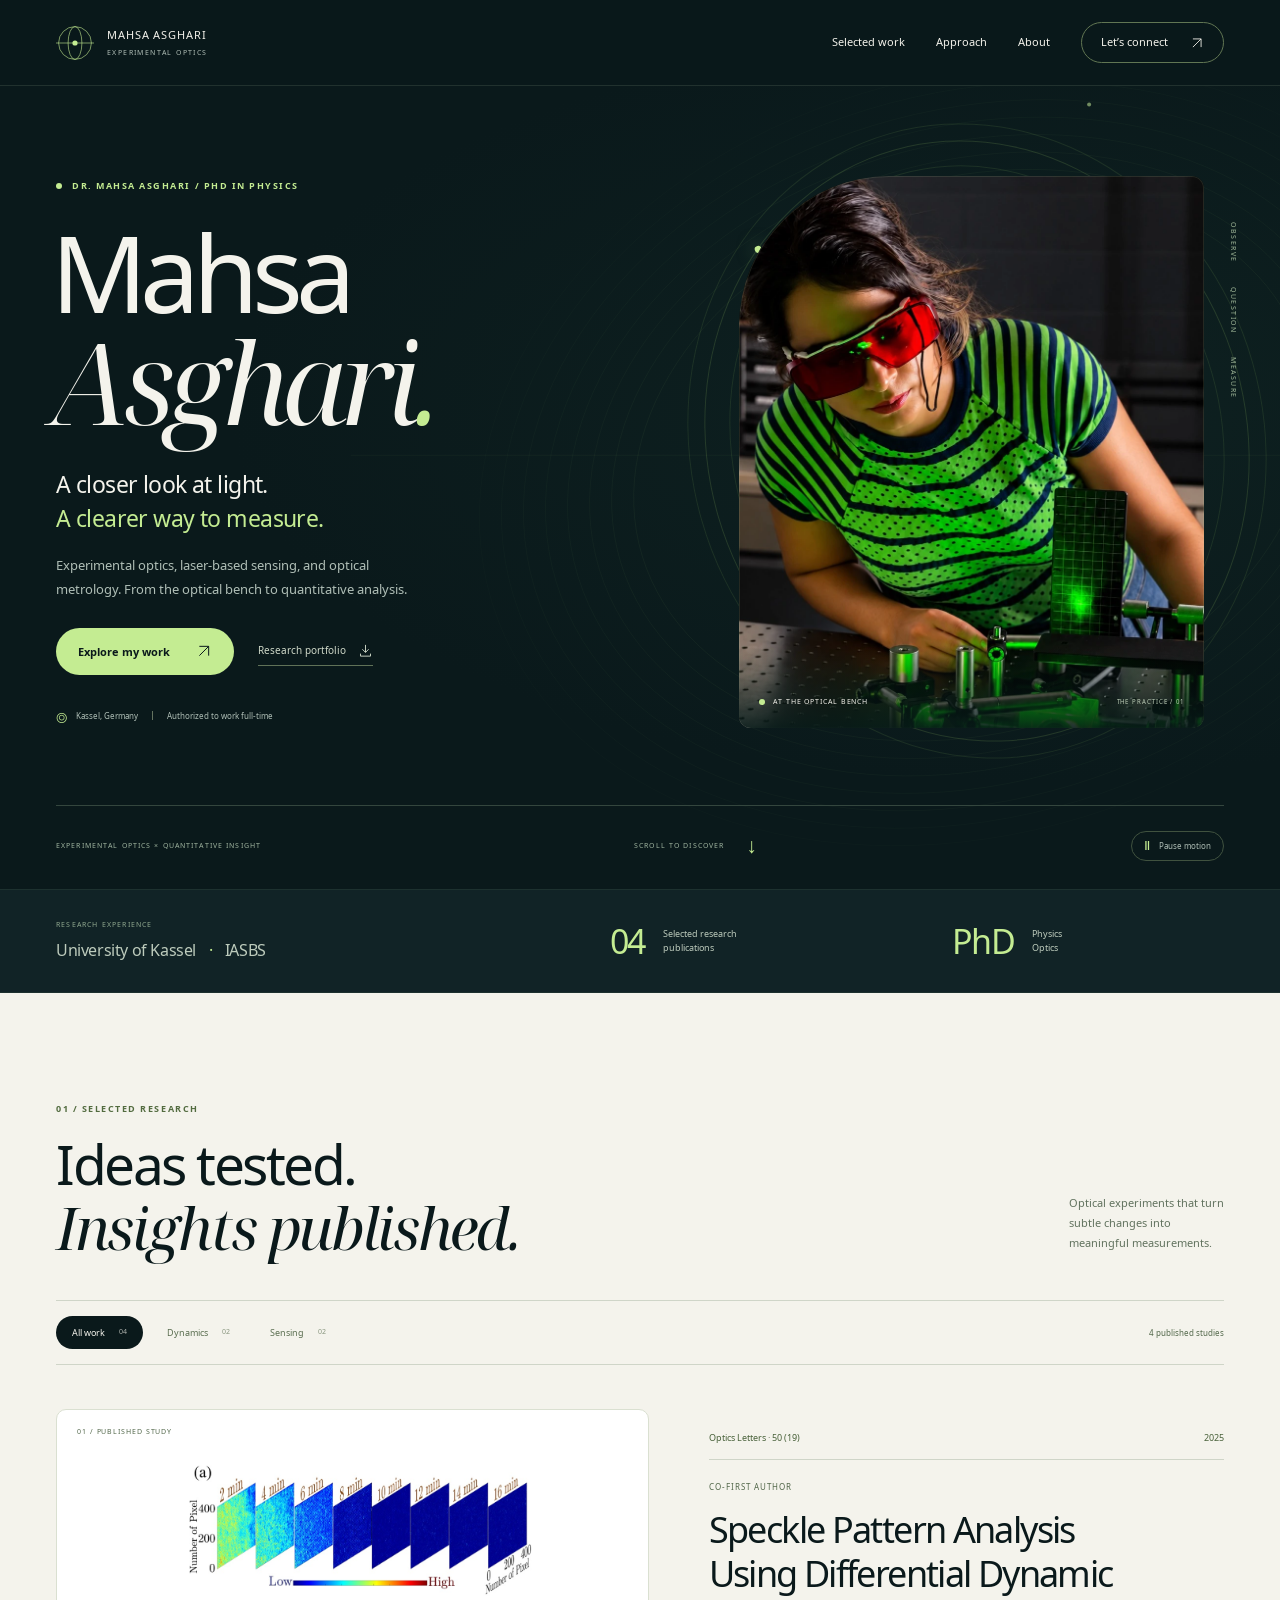
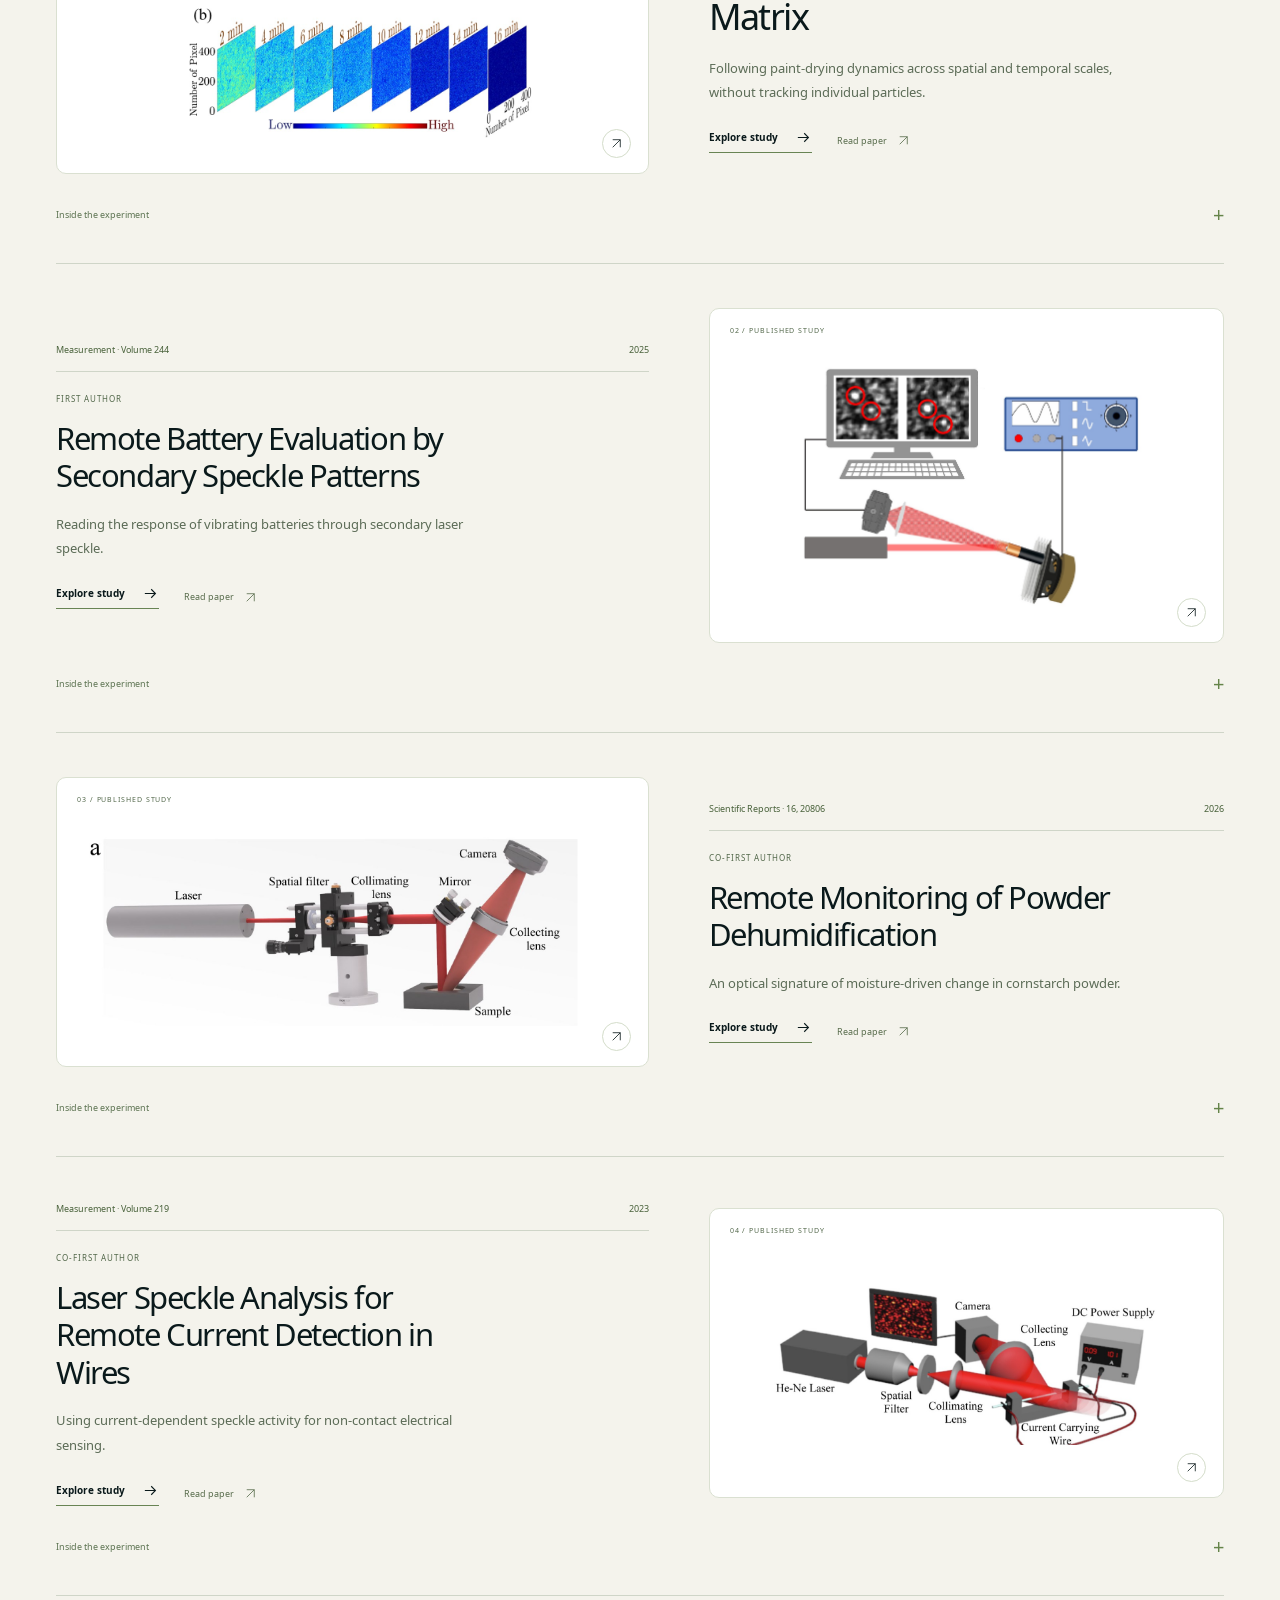
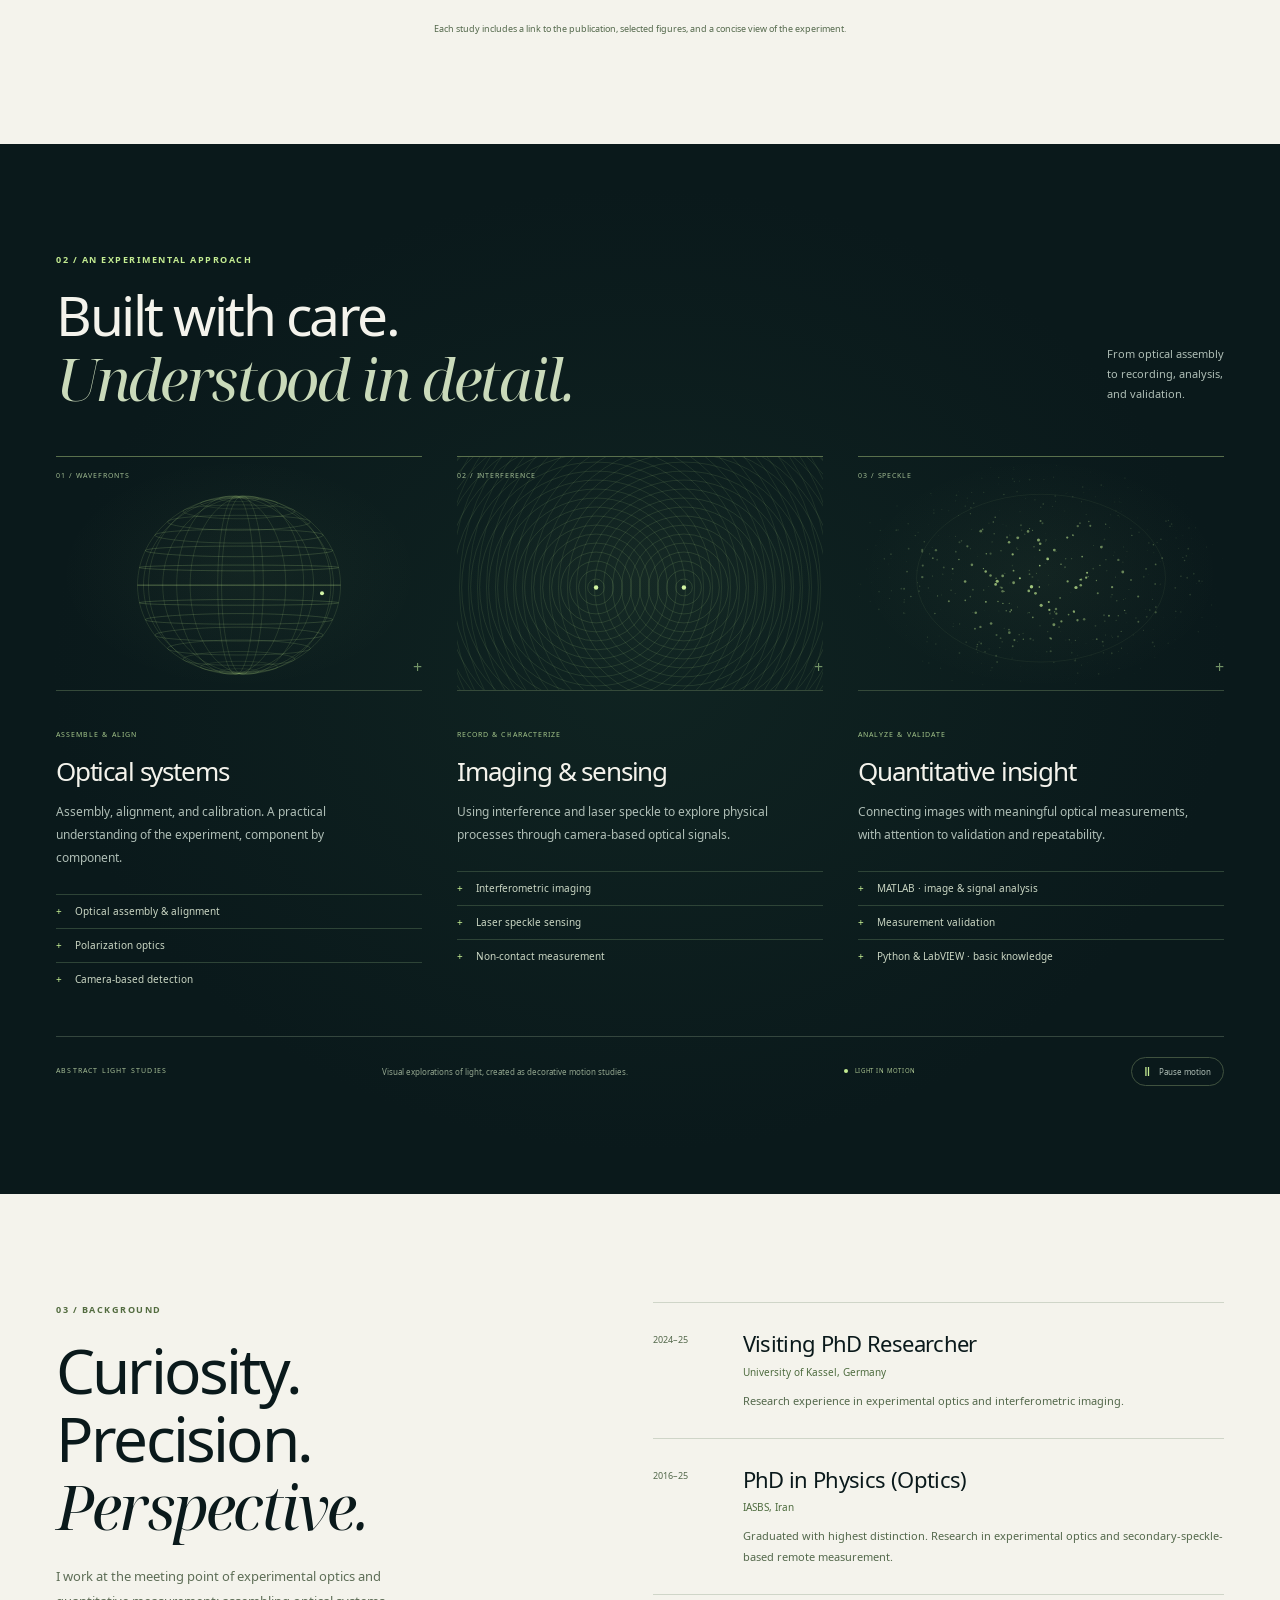
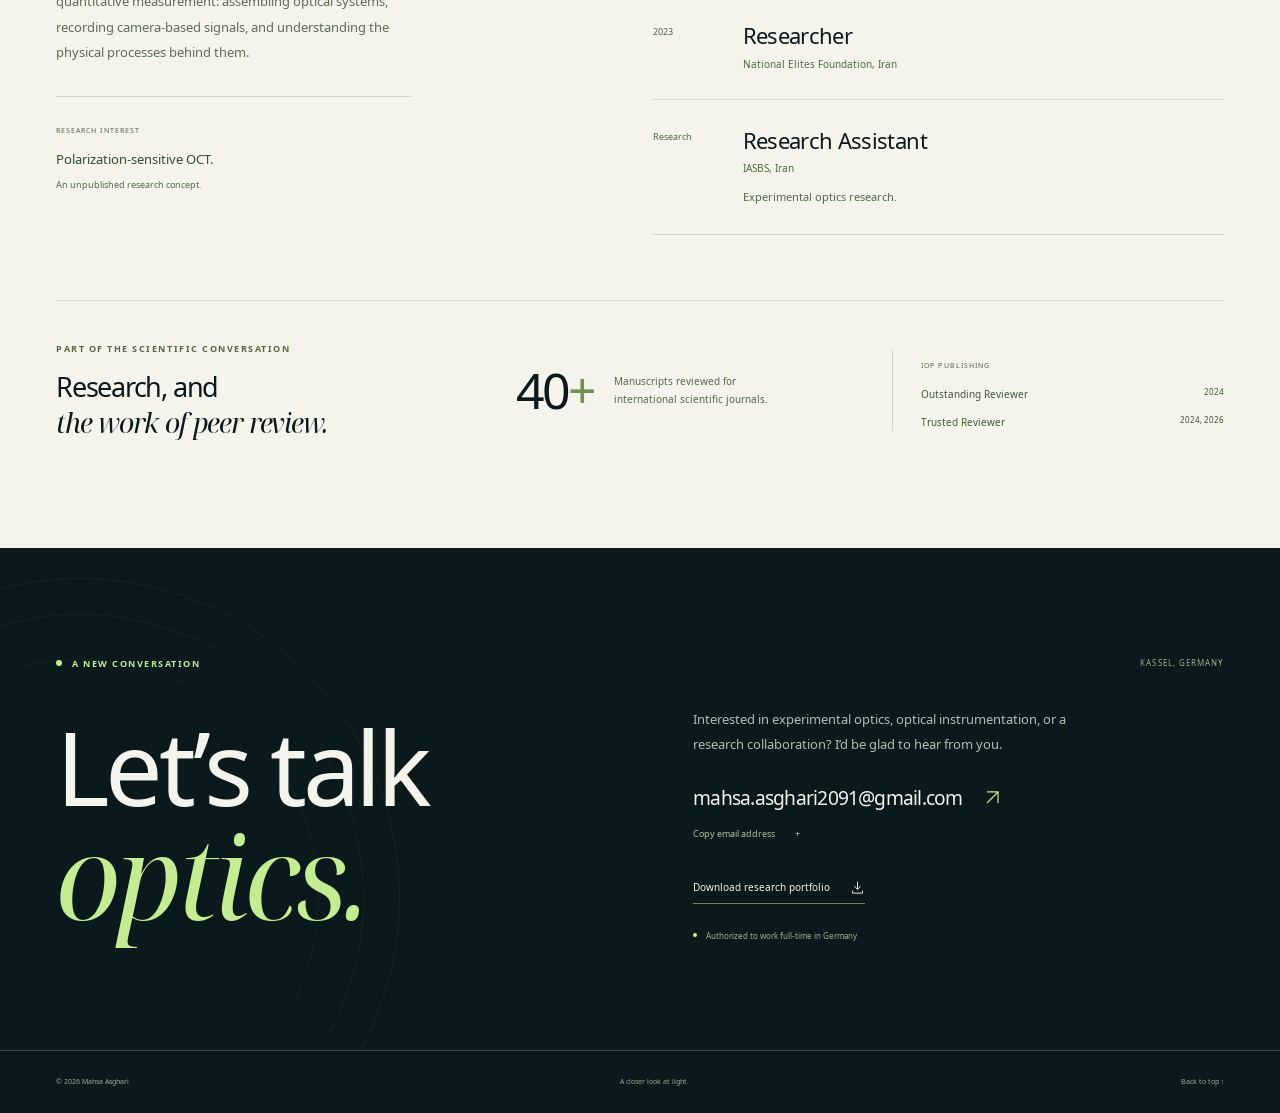
==== index.html @ 7a3400e7 "Add files via upload" ====
<!doctype html>
<html lang="en">
<head>
  <meta charset="utf-8">
  <meta name="viewport" content="width=device-width, initial-scale=1">
  <title>Mahsa Asghari — Experimental Optics & Optical Metrology</title>
  <meta name="description" content="Dr. Mahsa Asghari. Experimental optics, laser-based sensing, and optical metrology. Explore selected published research and get in touch.">
  <meta name="theme-color" content="#0a191b">
  <meta property="og:type" content="website">
  <meta property="og:title" content="Mahsa Asghari — A closer look at light">
  <meta property="og:description" content="Experimental optics. Thoughtful measurement. Selected published research by Dr. Mahsa Asghari.">
  <meta property="og:url" content="https://mahsaasghari.github.io/">
  <meta property="og:image" content="https://mahsaasghari.github.io/assets/social-preview.png">
  <meta property="og:image:alt" content="Mahsa Asghari — Experimental Optics">
  <meta name="twitter:card" content="summary_large_image">
  <link rel="canonical" href="https://mahsaasghari.github.io/">
  <link rel="icon" href="[data-uri]">
  <style>@font-face{font-family:Portfolio;src:url("[data-uri]") format("woff");font-weight:400;font-display:swap}
@font-face{font-family:Portfolio;src:url("[data-uri]") format("woff");font-weight:600 900;font-display:swap}
@font-face{font-family:Editorial;src:url("[data-uri]") format("woff");font-weight:400;font-style:italic;font-display:swap}
:root{--ink:#0a191b;--ink2:#112326;--paper:#f4f3ec;--lime:#c4ec92;--muted:#afbeb6;--line:#34463e;--paper-line:#cfd5c8;--text:#f4f3ec;--sans:Portfolio,Arial,sans-serif;--serif:Editorial,Georgia,serif}
*{box-sizing:border-box}html{scroll-padding-top:110px}body{margin:0;background:var(--ink);color:var(--text);font:15px/1.7 var(--sans);-webkit-font-smoothing:antialiased}
body.viewer-open{overflow:hidden}p,h1,h2,h3,h4,figure{margin:0}h1,h2,h3,h4{font-weight:400;line-height:1.12;letter-spacing:-.045em}
a{color:inherit;text-decoration:none}button{font:inherit;cursor:pointer}button,a{-webkit-tap-highlight-color:transparent}
img{display:block;max-width:100%;height:auto}svg{display:block;flex-shrink:0;pointer-events:none}
em{font-family:var(--serif);font-weight:400;font-style:italic;letter-spacing:-.04em}
::selection{background:var(--lime);color:var(--ink)}:focus-visible{outline:2px solid currentColor;outline-offset:6px}
[hidden]{display:none!important}.wrap{width:min(1240px,calc(100% - 112px));margin:0 auto}.section{padding:108px 0}.paper{background:var(--paper);color:var(--ink)}
.eyebrow{font-size:9px;font-weight:600;letter-spacing:.17em;line-height:1.7;color:var(--lime);display:flex;align-items:center;gap:10px}
.paper .eyebrow{color:#526b3f}.light-dot{display:inline-block;width:6px;height:6px;border-radius:50%;background:var(--lime);flex-shrink:0}
.skip{position:fixed;left:15px;top:-100px;z-index:50;padding:12px 20px;background:var(--lime);color:var(--ink)}.skip:focus{top:12px}
.reading-progress{position:fixed;left:0;top:0;width:100%;height:2px;background:var(--lime);transform:scaleX(0);transform-origin:left;z-index:30;pointer-events:none}
.header{position:sticky;top:0;z-index:20;border-bottom:1px solid #34463e90;background:#0a191bf2;backdrop-filter:blur(16px)}
.header-inner{height:85px;display:flex;align-items:center;justify-content:space-between;gap:30px}
.brand{display:flex;align-items:center;gap:13px;font-size:11px;letter-spacing:.08em;line-height:1.4}
.brand svg{width:38px;height:38px;stroke:var(--lime);stroke-width:.7;color:var(--lime)}
.brand small{display:block;font-size:7px;letter-spacing:.2em;color:var(--muted);margin-top:5px}
nav{display:flex;align-items:center;gap:31px;font-size:11px}nav a{padding:12px 0;transition:color .2s}nav a:hover{color:var(--lime)}
.nav-connect{display:flex;gap:22px;align-items:center;border:1px solid #617653;border-radius:30px;padding:10px 19px}.nav-connect svg{width:14px;height:14px}
.menu-button{display:none;background:none;border:0;color:var(--paper);align-items:center;gap:15px;font-size:11px;padding:10px 0}.menu-button span{font-size:19px}
.hero{position:relative;isolation:isolate;overflow:hidden;background:radial-gradient(ellipse at 80% 40%,#16302b55,transparent 55%)}
.hero-field{position:absolute;inset:0;width:100%;height:100%;pointer-events:none;z-index:-1;opacity:.7}
.hero-grid{display:grid;grid-template-columns:1.15fr 1fr;gap:75px;align-items:center;padding:66px 0 57px}
.hero-text{padding-top:10px}.hero h1{font-size:clamp(86px,8.3vw,122px);letter-spacing:-.067em;line-height:.98;margin-top:27px;margin-left:-5px}
.hero h1 em{font-size:1.06em;letter-spacing:-.065em;display:inline-block;margin-top:3px}.hero h1 em span{color:var(--lime)}
.hero-statement{font-size:23px;line-height:1.5;margin-top:29px;letter-spacing:-.025em}.hero-statement>span{color:var(--lime)}
.hero-description{font-size:13px;line-height:1.85;color:var(--muted);max-width:380px;margin-top:17px}
.hero-actions{display:flex;gap:24px;align-items:center;margin-top:27px;flex-wrap:wrap}
.button{display:inline-flex;justify-content:space-between;align-items:center;gap:26px;border:1px solid transparent;min-height:47px;padding:13px 21px;border-radius:28px;font-size:11px;font-weight:600;line-height:1.4;transition:transform .2s,background .2s}
.button svg{width:16px;height:16px}.button:hover{transform:translateY(-2px)}.lime{background:var(--lime);color:var(--ink)}.lime:hover{background:#d9f4b8}
.portfolio-link{display:inline-flex;gap:12px;align-items:center;font-size:10px;color:#d1daca;border-bottom:1px solid #607258;padding:6px 0}
.portfolio-link svg{width:15px;height:15px}.portfolio-link:hover{color:var(--lime)}
.hero-location{margin-top:25px;display:flex;align-items:center;gap:9px;font-size:8px;color:var(--muted);flex-wrap:wrap}.location-point{font-size:19px;color:var(--lime)}
.thin-divider{height:9px;width:1px;background:#647360;margin:0 5px}
.portrait-composition{position:relative;padding:24px 20px 20px 0;max-width:485px;justify-self:end;width:100%;isolation:isolate;--px:0px;--py:0px}
.portrait-frame{overflow:hidden;border-radius:150px 12px 12px 12px;position:relative;transform:translate(var(--px),var(--py));transition:transform .6s ease}
.portrait-frame::after{content:"";position:absolute;inset:0;box-shadow:inset 0 0 0 1px #b0cf9a22;pointer-events:none;border-radius:inherit}
.portrait-frame img{width:100%;height:552px;object-fit:cover;object-position:38% 37%}
.portrait-orbit{position:absolute;inset:-14px -23px 4px -32px;border:1px solid #8ebc6030;border-radius:50%;z-index:-1;transform:rotate(-16deg)}
.portrait-orbit>span:nth-child(1){position:absolute;inset:-18px;border:1px solid #8ebc6020;border-radius:50%}
.portrait-orbit>span:nth-child(2){position:absolute;inset:24px;border:1px solid #8ebc6020;border-radius:50%}
.portrait-orbit>span:nth-child(3){position:absolute;left:20%;top:9%;width:7px;height:7px;background:var(--lime);box-shadow:0 0 18px #b0ea8580;border-radius:50%;animation:orbit-breathe 5s ease-in-out infinite}
.portrait-composition figcaption{position:absolute;bottom:20px;left:0;right:20px;display:flex;align-items:center;gap:8px;font-size:7px;letter-spacing:.13em;background:linear-gradient(transparent,#071a18e8);border-radius:0 0 12px 12px;padding:50px 20px 20px;pointer-events:none;transform:translate(var(--px),var(--py));transition:transform .6s}
.portrait-composition figcaption>span:last-child{font-size:6px;color:#bccdb7;margin-left:auto}
.portrait-index{position:absolute;right:-15px;top:70px;writing-mode:vertical-rl;display:flex;gap:24px;font-size:7px;letter-spacing:.22em;color:#9eb597}
.hero-bottom{display:flex;align-items:center;justify-content:space-between;gap:25px;padding:22px 0 25px;border-top:1px solid var(--line);font-size:7px;letter-spacing:.16em;color:#9fb49f}
.scroll-cue{display:flex;align-items:center;gap:22px}.scroll-cue>span{font-size:21px;color:var(--lime)}
.motion-toggle{display:inline-flex;align-items:center;gap:9px;background:none;color:var(--muted);border:1px solid #40523f;border-radius:20px;padding:7px 12px;font-size:8px;letter-spacing:0;white-space:nowrap}
.motion-toggle:hover{color:var(--lime);border-color:#9dbb79}.motion-icon{font-size:13px;color:var(--lime);line-height:1}
.credentials{background:#112326;border-block:1px solid #38504355}.credentials-grid{display:grid;grid-template-columns:1.7fr 1fr .9fr;padding:29px 0;gap:40px;align-items:center}
.credentials-grid>div{display:flex;align-items:center;gap:18px}.credentials-grid>div:first-child{display:block}.credentials small{display:block;font-size:7px;letter-spacing:.17em;color:#8fa78e;margin-bottom:7px}
.credentials-grid>div:first-child>span{font-size:16px;letter-spacing:-.025em}.credentials-grid i{font-style:normal;color:var(--lime);padding:0 9px}
.credentials strong{font-size:34px;font-weight:400;letter-spacing:-.045em;color:var(--lime);line-height:1.2}.credentials-grid>div>span{font-size:9px;line-height:1.6;color:#bdcbbc}
.section-heading{display:flex;justify-content:space-between;gap:45px;align-items:flex-end;margin-bottom:40px}
.section-heading h2,.about h2{font-size:clamp(42px,4.3vw,64px);line-height:1.1;margin-top:18px}.section-heading h2 em{font-size:1.07em}
.section-heading>p{font-size:11px;line-height:1.85;color:var(--muted);max-width:250px;margin-bottom:6px}.paper .section-heading>p{color:#61725e}
.research-toolbar{display:flex;align-items:center;justify-content:space-between;gap:25px;padding:15px 0;border-block:1px solid var(--paper-line)}
.filters{display:flex;gap:8px}.filters>button{display:flex;align-items:center;gap:14px;border:1px solid transparent;border-radius:22px;background:transparent;color:#5a6e50;padding:8px 15px;font-size:9px}
.filters>button>span{font-size:7px;opacity:.7}.filters>button[aria-pressed="true"]{background:var(--ink);color:var(--paper)}.filters>button:hover{border-color:#a5b696}
.results-count{font-size:8px;color:#53684b}.project{display:grid;grid-template-columns:1.15fr 1fr;column-gap:60px;row-gap:22px;padding:44px 0 29px;border-bottom:1px solid var(--paper-line);align-items:center}
.project-media{position:relative;background:#fff;min-width:0;min-height:290px;display:flex;justify-content:center;align-items:center;padding:43px 27px 35px;border:1px solid #dae0d1;border-radius:10px;overflow:hidden}
.project-media>img{object-fit:contain;width:auto;height:auto;max-height:255px;max-width:100%;transition:transform .45s}
.project-media:hover>img{transform:scale(1.025)}.image-index{position:absolute;top:16px;left:20px;font-size:7px;letter-spacing:.13em;color:#53684b}
.image-open{position:absolute;bottom:15px;right:17px;width:29px;height:29px;border-radius:50%;border:1px solid #d4ddca;display:grid;place-items:center}
.image-open svg{width:13px;height:13px}.project-summary{min-width:0}.project-journal{display:flex;align-items:center;justify-content:space-between;font-size:9px;color:#48613a;gap:15px;padding-bottom:14px;border-bottom:1px solid var(--paper-line)}
.project-role{display:inline-block;font-size:8px;text-transform:uppercase;letter-spacing:.13em;color:#53684b;margin-top:20px}
.project h3{font-size:31px;line-height:1.21;margin-top:10px;max-width:440px}.project h3 a:hover{color:#4d7134}
.project-summary>p{font-size:13px;line-height:1.9;margin-top:17px;color:#5c6c57;max-width:420px}
.project-actions{display:flex;gap:25px;align-items:center;margin-top:24px;flex-wrap:wrap}.study-link{display:inline-flex;align-items:center;gap:17px;font-size:10px;font-weight:600;border-bottom:1px solid #688454;padding-bottom:6px}
.study-link svg{width:17px;height:17px}.paper-link{display:inline-flex;align-items:center;gap:10px;font-size:9px;color:#596d4d}.paper-link svg{width:13px;height:13px}
.project:first-child .project-media{min-height:350px}.project:first-child .project-media>img{max-height:285px}.project:first-child h3{font-size:36px}
.project:nth-child(even) .project-media{order:2}.project:nth-child(even) .project-summary{order:1}.project .study-detail{order:3;grid-column:1/-1}
.study-detail>summary{list-style:none;cursor:pointer;display:flex;align-items:center;justify-content:space-between;padding:9px 0;font-size:9px;color:#5b7250}.study-detail>summary::-webkit-details-marker{display:none}
.detail-plus{font-size:20px;line-height:1;color:#658449;transition:transform .3s}.study-detail[open] .detail-plus{transform:rotate(45deg)}
.study-body{padding:33px 0 15px;border-top:1px solid var(--paper-line);margin-top:10px}
.study-overview{display:grid;grid-template-columns:1.2fr 1fr;gap:65px}.study-overview h4{font-size:23px;line-height:1.45;letter-spacing:-.03em;margin-top:14px}
.study-overview dl{display:flex;gap:25px;justify-content:space-between;flex-wrap:wrap;margin:24px 0 0}.study-overview dt{font-size:7px;letter-spacing:.1em;text-transform:uppercase;color:#53684b}.study-overview dd{margin:5px 0 0;font-size:10px;max-width:180px}
.study-overview aside{border-left:1px solid var(--paper-line);padding-left:30px}.study-overview ul{font-size:11px;line-height:1.9;margin:18px 0 0;padding-left:16px;color:#5b6b54}.study-overview li{margin-bottom:12px;padding-left:3px}.study-overview li::marker{color:#7e995e}
.outcome{background:#e6ecdc;border-left:2px solid #a5c97f;padding:25px 30px;margin-top:30px}
.outcome>p{font-size:17px;line-height:1.8;letter-spacing:-.02em;max-width:950px;margin-top:10px;color:#344a2d}.outcome small{display:block;font-size:10px;line-height:1.8;color:#5d6f53;margin-top:14px;max-width:880px}
.figure-grid{display:grid;grid-template-columns:1fr 1fr;gap:28px;margin-top:30px;align-items:start}.figure-frame{position:relative;background:#fff;border:1px solid #d8dfd0;padding:22px;min-height:235px;display:flex;align-items:center;justify-content:center;border-radius:5px}
.figure-frame>img{max-height:335px;width:auto;height:auto;object-fit:contain;max-width:100%}.science-figure figcaption{font-size:9px;color:#53684b;line-height:1.8;margin-top:10px}.science-figure figcaption>span{color:#53684b;margin-right:8px}
.enlarge{position:absolute;bottom:9px;right:9px;display:grid;place-items:center;border:1px solid #cbd5be;background:var(--paper);color:var(--ink);width:30px;height:30px;border-radius:50%}.enlarge svg{width:13px;height:13px}.enlarge:hover{background:var(--lime)}
.publication-link{display:grid;grid-template-columns:1fr 30px;gap:7px 25px;margin-top:30px;padding:24px 0 10px;border-top:1px solid var(--paper-line)}.publication-link>span{grid-column:1;font-size:7px;letter-spacing:.15em;color:#53684b}.publication-link>strong{grid-column:1;font-weight:400;font-size:14px;line-height:1.6;letter-spacing:-.02em}.publication-link>svg{grid-column:2;grid-row:1/3;align-self:center;color:#667f4d}
.research-note{font-size:9px;color:#53684b;margin-top:25px;text-align:center}
.approach{background:radial-gradient(ellipse at 50% 50%,#18332b66,transparent 65%);overflow:hidden}.approach h2 em{color:#cadaba}
.light-studies{display:grid;grid-template-columns:repeat(3,1fr);gap:35px;margin-top:45px}.light-study{min-width:0}.study-drawing{height:235px;position:relative;border-top:1px solid #59704c;border-bottom:1px solid #354a3a;margin-bottom:28px;background:radial-gradient(ellipse at 50% 50%,#badf8e0b,transparent 70%)}
.study-drawing canvas{width:100%;height:100%;display:block}.drawing-index{position:absolute;top:13px;left:0;font-size:7px;letter-spacing:.13em;color:#9eb990}.drawing-corner{position:absolute;right:0;bottom:8px;font-size:16px;color:#729366}
.skill-kicker{font-size:7px;letter-spacing:.15em;color:#a3c58a}.light-study h3{font-size:26px;margin-top:13px}.light-study>p{font-size:12px;line-height:1.9;color:var(--muted);margin-top:15px;max-width:330px}
.light-study ul{list-style:none;padding:0;margin:24px 0 0;color:#cbd7c4;font-size:10px}.light-study li{padding:8px 0;border-top:1px solid #2e4437}.light-study li::before{content:"+";color:var(--lime);margin-right:13px}
.motion-note{display:flex;align-items:center;justify-content:space-between;gap:20px;margin-top:40px;padding-top:20px;border-top:1px solid var(--line)}
.motion-note>span:first-child{font-size:7px;letter-spacing:.17em;color:#a5bd96}.motion-note>p{font-size:8px;color:#93a68f}.motion-live{display:flex;gap:7px;align-items:center;font-size:6px;letter-spacing:.1em;color:#a8c28f;white-space:nowrap}
.motion-live i{width:4px;height:4px;background:var(--lime);border-radius:50%;animation:orbit-breathe 4s ease-in-out infinite}
.about-grid{display:grid;grid-template-columns:1fr 1.15fr;gap:100px}.about h2{font-size:62px}.about-copy>p:not(.eyebrow){font-size:13px;line-height:1.95;max-width:365px;margin-top:24px;color:#5e6e57}
.concept-note{margin-top:31px;padding-top:18px;border-top:1px solid var(--paper-line);max-width:355px}.concept-note>span{font-size:7px;letter-spacing:.15em;color:#53684b}.concept-note p{font-size:13px;margin-top:7px;color:#344e2e}.concept-note small{font-size:9px;color:#53684b}
.timeline{list-style:none;padding:0;margin:0}.timeline li{display:grid;grid-template-columns:67px 1fr;gap:23px;padding:26px 0;border-top:1px solid var(--paper-line)}.timeline li:last-child{border-bottom:1px solid var(--paper-line)}
.timeline-year{font-size:9px;color:#53684b;padding-top:3px}.timeline h3{font-size:22px;line-height:1.3;letter-spacing:-.03em}.institution{display:block;font-size:10px;color:#4d6b3e;margin-top:6px}.timeline p{font-size:11px;line-height:1.9;color:#53684b;margin-top:10px}
.recognition{border-top:1px solid var(--paper-line);margin-top:65px;padding-top:40px;display:grid;grid-template-columns:1.25fr 1fr 1fr;gap:45px;align-items:center}.recognition h3{font-size:27px;line-height:1.3;margin-top:13px}
.review-count{display:flex;align-items:center;gap:20px}.review-count strong{font-size:50px;font-weight:400;letter-spacing:-.06em;line-height:1}.review-count strong span{color:#72904e}.review-count p{font-size:10px;line-height:1.8;color:#53684b;max-width:160px}
.awards{border-left:1px solid var(--paper-line);padding-left:28px}.awards>span{font-size:7px;letter-spacing:.15em;color:#53684b}.awards p{display:flex;justify-content:space-between;gap:15px;font-size:10px;line-height:1.8;color:#3f5b34;margin-top:10px}.awards small{font-size:8px;white-space:nowrap}
.contact{position:relative;overflow:hidden;isolation:isolate}.contact-ring{position:absolute;width:640px;height:640px;border:1px solid #5c7d4025;left:-240px;top:30px;border-radius:50%;z-index:-1}.contact-ring::before{content:"";position:absolute;inset:35px;border:1px solid #5c7d4020;border-radius:50%}.contact-ring::after{content:"";position:absolute;inset:80px;border:1px solid #5c7d401b;border-radius:50%}
.contact-top{display:flex;align-items:center;justify-content:space-between;margin-bottom:36px;gap:25px}.contact-top>span{font-size:8px;letter-spacing:.13em;color:#97b08f}.contact-grid{display:grid;grid-template-columns:1.05fr 1fr;gap:80px;align-items:center}
.contact h2{font-size:clamp(76px,8vw,117px);line-height:1.01}.contact h2 em{color:var(--lime);font-size:1.12em}
.contact-copy>p:first-child{font-size:13px;line-height:1.95;max-width:420px;color:var(--muted)}.email{display:flex;align-items:center;gap:20px;margin-top:24px;white-space:nowrap;font-size:clamp(14px,1.5vw,22px);letter-spacing:-.04em}
.email svg{color:var(--lime);width:19px;height:19px}.copy-email{display:flex;align-items:center;gap:20px;background:none;border:0;padding:0;color:#acbf9e;font-size:9px;margin-top:12px}
.copy-status{font-size:9px;min-height:18px;color:var(--lime);margin-top:4px}.text-link{display:inline-flex;align-items:center;gap:20px;font-size:10px;border-bottom:1px solid #6c805e;padding-bottom:7px;margin-top:15px}.text-link svg{width:15px;height:15px}
.text-link:hover,.email:hover,.copy-email:hover{color:var(--lime)}.work-status{font-size:8px;display:flex;align-items:center;gap:9px;color:#9db293;margin-top:25px}.work-status .light-dot{width:4px;height:4px}
footer{border-top:1px solid var(--line)}.footer-grid{padding:25px 0;display:flex;align-items:center;justify-content:space-between;font-size:7px;color:#9eb099;gap:20px}.footer-grid>a:hover{color:var(--lime)}
dialog{width:min(1100px,94vw);max-height:92dvh;border:1px solid #89a86a;border-radius:8px;padding:0;background:var(--paper);color:var(--ink);box-shadow:0 30px 120px #0007}
dialog::backdrop{background:#061512ec;backdrop-filter:blur(6px)}.viewer-bar{display:flex;align-items:center;justify-content:space-between;gap:20px;padding:16px 20px;border-bottom:1px solid var(--paper-line)}
.viewer-bar h2{font-size:14px;letter-spacing:-.02em}.viewer-bar>div{display:flex;gap:10px}.viewer-bar button{border:1px solid var(--paper-line);background:var(--ink);color:var(--paper);font-size:9px;border-radius:20px;padding:8px 13px}
.viewer-stage{padding:25px;max-height:70dvh;overflow:auto;background:#fff;text-align:center}.viewer-stage img{display:inline-block;width:auto;height:auto;max-width:100%;max-height:60dvh;object-fit:contain}.viewer-stage.full-size img{max-width:none;max-height:none}
.viewer-caption{padding:15px 20px;color:#4d693d;font-size:10px;line-height:1.8}
@keyframes orbit-breathe{0%,100%{opacity:.4;transform:scale(.85)}50%{opacity:1;transform:scale(1.2)}}
.motion-paused *,.motion-paused *::before,.motion-paused *::after{animation-play-state:paused!important}
@media(min-width:1550px){.hero h1{font-size:130px}.hero-grid{gap:100px}.portrait-frame img{height:580px}.hero-grid{padding-top:80px;padding-bottom:75px}}
@media(max-width:1100px){.wrap{width:calc(100% - 72px)}.hero-grid{gap:40px;padding-top:54px}.hero h1{font-size:100px}.hero-statement{font-size:21px}.hero-description{font-size:12px}.hero-actions{gap:17px}.hero-location{font-size:7px}.portrait-frame img{height:515px}.portrait-index{right:-13px}.project{gap:24px 35px}.project h3{font-size:27px}.project:first-child h3{font-size:31px}.light-studies{gap:25px}.study-drawing{height:215px}.about-grid{gap:60px}.recognition{gap:30px}.recognition h3{font-size:22px}.contact-grid{gap:50px}}
@media(max-width:900px){nav{gap:20px}.hero-grid{gap:30px}.hero h1{font-size:88px}.hero .eyebrow{font-size:7px;letter-spacing:.12em}.hero-statement{font-size:20px}.hero-actions{gap:18px}.hero-actions .button{font-size:10px;padding-inline:17px}.portfolio-link{font-size:9px}.portrait-frame img{height:420px}.portrait-composition{padding-right:10px}.portrait-frame{border-top-left-radius:100px}.portrait-composition figcaption{right:10px;font-size:6px;padding-inline:12px}.portrait-composition figcaption>span:last-child{display:none}.portrait-index{right:-17px;font-size:6px;gap:19px}.hero-bottom{font-size:6px;gap:15px}.credentials-grid{gap:25px;grid-template-columns:1.6fr 1fr .8fr}.credentials-grid>div:first-child>span{font-size:13px}.credentials-grid>div{gap:11px}.credentials strong{font-size:28px}.credentials-grid>div>span{font-size:8px}.section{padding:80px 0}.section-heading h2,.about h2{font-size:48px}.project h3,.project:first-child h3{font-size:26px}.project-media{min-height:245px;padding-inline:20px}.project:first-child .project-media{min-height:280px}.project-summary>p{font-size:11px}.project-journal{font-size:8px}.project-role{font-size:7px}.project-actions{gap:17px;margin-top:18px}.study-link{font-size:9px;gap:9px}.study-overview{gap:35px}.light-studies{gap:20px}.study-drawing{height:185px}.light-study h3{font-size:22px}.light-study>p{font-size:10px}.light-study ul{font-size:9px}.motion-note{flex-wrap:wrap;gap:12px}.about-grid{gap:40px}.timeline li{grid-template-columns:57px 1fr;gap:15px}.timeline h3{font-size:19px}.recognition{grid-template-columns:1fr 1fr;gap:30px}.recognition>div:first-child{grid-column:1/-1}.recognition h3{font-size:27px}.awards{padding-left:25px}.contact-grid{gap:35px}.contact h2{font-size:83px}.email{font-size:14px;gap:12px}.contact-copy>p:first-child{font-size:11px}}
@media(max-width:720px){html{scroll-padding-top:95px}.wrap{width:calc(100% - 40px)}.header-inner{min-height:73px;height:auto;flex-wrap:wrap;padding:17px 0;gap:0}.brand{font-size:9px;gap:11px}.brand svg{width:33px;height:33px}.brand small{font-size:6px;letter-spacing:.16em}.menu-button:not([hidden]){display:flex}.header nav{flex-direction:column;align-items:stretch;gap:0;width:100%;padding-top:13px;margin-top:17px;border-top:1px solid var(--line)}nav a{font-size:12px;padding:13px 0}.nav-connect{border:0;border-radius:0;justify-content:space-between;padding-inline:0}nav.enhanced:not(.open){display:none}
.hero-grid{grid-template-columns:1fr;gap:33px;padding:42px 0 30px}.hero-text{padding-top:0}.hero .eyebrow{font-size:7px;letter-spacing:.12em}.hero h1{font-size:clamp(80px,16vw,110px);line-height:.99;margin-top:22px}.hero h1 em{font-size:1.07em}.hero-statement{font-size:22px;margin-top:24px;line-height:1.5}.hero-description{font-size:12px;max-width:450px;margin-top:15px}.hero-actions{gap:22px;margin-top:25px}.hero-actions .button{font-size:10px;padding:13px 19px;gap:21px}.portfolio-link{font-size:9px;gap:9px}.hero-location{font-size:7px;margin-top:22px;gap:7px}.thin-divider{margin-inline:2px}.portrait-composition{justify-self:center;max-width:420px;padding:15px 12px 15px 0;width:100%}.portrait-frame{border-top-left-radius:115px}.portrait-frame img{height:auto;aspect-ratio:3/4;width:100%;object-fit:contain}.portrait-orbit{inset:-5px -7px 3px -18px}.portrait-orbit>span:nth-child(1){inset:-12px}.portrait-index{right:-10px;top:60px;font-size:6px;gap:19px}.portrait-composition figcaption{bottom:15px;right:12px;font-size:6px;padding-bottom:17px}.portrait-composition figcaption>span:last-child{display:inline;font-size:5px}.hero-bottom{padding:18px 0 20px;flex-wrap:wrap;gap:15px;font-size:6px}.hero-bottom>span:first-child{width:100%;font-size:6px;letter-spacing:.13em}.hero-bottom .scroll-cue{gap:13px}.hero-bottom .motion-toggle{margin-left:auto}.hero-field{opacity:.8}
.credentials-grid{grid-template-columns:1fr 1fr;padding:23px 0;gap:23px}.credentials-grid>div:first-child{grid-column:1/-1}.credentials-grid>div:first-child>span{font-size:16px}.credentials-grid>div{gap:13px}.credentials strong{font-size:31px}.credentials-grid>div>span{font-size:9px}.credentials small{font-size:6px}
.section{padding:64px 0}.section-heading{display:block;margin-bottom:28px}.section-heading h2,.about h2{font-size:43px;margin-top:17px}.section-heading>p{font-size:11px;margin-top:22px;max-width:330px}.section-heading>p br{display:none}
.research-toolbar{padding:12px 0;gap:15px}.filters{gap:3px}.filters>button{font-size:8px;padding:8px 11px;gap:8px}.filters>button>span{font-size:6px}.results-count{display:none}.project{grid-template-columns:1fr;row-gap:23px;padding:30px 0 21px}.project-media{min-height:255px;border-radius:8px;padding:41px 24px 30px}.project:first-child .project-media{min-height:280px}.project-media>img{max-height:230px}.project:first-child .project-media>img{max-height:250px}.project:nth-child(even) .project-media{order:0}.project:nth-child(even) .project-summary{order:0}.project .study-detail{order:1}.project-journal{font-size:9px;padding-bottom:13px}.project-role{margin-top:17px;font-size:7px}.project h3,.project:first-child h3{font-size:29px;line-height:1.23;margin-top:10px;max-width:100%}.project-summary>p{font-size:13px;line-height:1.9;max-width:100%;margin-top:14px}.project-actions{margin-top:20px;gap:25px}.study-link{font-size:10px}.paper-link{font-size:9px}.study-detail>summary{font-size:9px;padding:7px 0}.study-body{padding-top:25px}.study-overview{grid-template-columns:1fr;gap:25px}.study-overview h4{font-size:23px;line-height:1.4}.study-overview dl{gap:20px;margin-top:20px;justify-content:flex-start}.study-overview aside{padding:22px 0 0;border-left:0;border-top:1px solid var(--paper-line)}.study-overview ul{font-size:11px;line-height:1.9;margin-top:15px}.outcome{padding:21px 20px;margin-top:24px}.outcome>p{font-size:15px;line-height:1.9}.outcome small{font-size:9px;line-height:1.9}.figure-grid{grid-template-columns:1fr;gap:23px;margin-top:24px}.figure-frame{min-height:200px;padding:17px}.figure-frame>img{max-height:380px}.science-figure figcaption{font-size:9px}.publication-link{margin-top:24px;padding-top:20px}.publication-link>strong{font-size:13px}.research-note{font-size:9px;line-height:1.9;margin-top:23px}
.light-studies{grid-template-columns:1fr;gap:40px;margin-top:32px}.study-drawing{height:240px;margin-bottom:24px}.drawing-index{font-size:7px}.skill-kicker{font-size:7px}.light-study h3{font-size:29px}.light-study>p{font-size:12px;line-height:1.9;max-width:100%}.light-study ul{font-size:11px;margin-top:20px}.light-study li{padding:9px 0}.motion-note{margin-top:34px;padding-top:21px;align-items:flex-start;gap:13px}.motion-note>p{width:100%;font-size:8px;line-height:1.9;order:2}.motion-live{margin-left:auto;font-size:6px}
.about-grid{grid-template-columns:1fr;gap:37px}.about h2{font-size:52px}.about-copy>p:not(.eyebrow){font-size:13px;line-height:2;max-width:100%;margin-top:25px}.concept-note{max-width:100%;margin-top:25px}.concept-note p{font-size:13px}.concept-note small{font-size:9px}.timeline li{grid-template-columns:60px 1fr;gap:18px;padding:22px 0}.timeline h3{font-size:21px}.institution{font-size:10px}.timeline p{font-size:11px;line-height:1.9}.recognition{grid-template-columns:1fr;gap:28px;margin-top:45px;padding-top:30px}.recognition>div:first-child{grid-column:auto}.recognition h3{font-size:28px}.recognition .eyebrow{font-size:7px;letter-spacing:.12em}.review-count{gap:23px}.review-count strong{font-size:62px}.review-count p{font-size:11px;max-width:190px}.awards{border-left:0;border-top:1px solid var(--paper-line);padding:22px 0 0}.awards>span{font-size:7px}.awards p{font-size:11px;max-width:440px}.awards small{font-size:9px}
.contact-top{margin-bottom:29px;gap:15px}.contact-top .eyebrow{font-size:7px;letter-spacing:.12em}.contact-top>span{font-size:6px}.contact-grid{grid-template-columns:1fr;gap:34px}.contact h2{font-size:91px;line-height:1}.contact h2 em{font-size:1.13em}.contact-copy>p:first-child{font-size:13px;max-width:100%;line-height:1.95}.email{font-size:clamp(13px,4.4vw,21px);gap:12px;margin-top:22px;overflow-wrap:anywhere;white-space:normal}.email svg{width:17px;height:17px}.copy-email{font-size:10px;margin-top:13px}.copy-status{font-size:9px}.text-link{font-size:10px;margin-top:16px}.work-status{font-size:8px;line-height:1.8;margin-top:25px}.footer-grid{font-size:7px;gap:15px;padding:22px 0}.footer-grid>span:nth-child(2){display:none}.footer-grid>a{margin-left:auto}.viewer-bar{padding:12px;gap:10px}.viewer-bar h2{font-size:11px}.viewer-bar>div{gap:6px}.viewer-bar button{padding:7px 9px;font-size:8px}.viewer-stage{padding:13px}.viewer-caption{font-size:9px;padding:12px}
}
@media(max-width:360px){.hero h1{font-size:76px}.hero .eyebrow{font-size:6px}.hero-actions{gap:18px}.hero-actions .button{padding-inline:15px;font-size:9px}.portfolio-link{font-size:8px}.hero-location{font-size:6px}.project h3,.project:first-child h3{font-size:27px}.contact h2{font-size:82px}}
@media(prefers-reduced-motion:reduce){*,*::before,*::after{animation:none!important;transition:none!important}html{scroll-behavior:auto}}
</style>
</head>
<body>
  <a class="skip" href="#main">Skip to content</a>
  <div class="reading-progress" aria-hidden="true"></div>
  <header class="header">
    <div class="wrap header-inner">
      <a class="brand" href="#top" aria-label="Mahsa Asghari home"><svg width="40" height="40" viewBox="0 0 44 44" fill="none" aria-hidden="true"><circle cx="22" cy="22" r="19"/><ellipse cx="22" cy="22" rx="8" ry="19"/><path d="M0 22h44"/><circle cx="22" cy="22" r="3" fill="currentColor" stroke="none"/></svg><span>MAHSA ASGHARI<small>EXPERIMENTAL OPTICS</small></span></a>
      <button class="menu-button" type="button" aria-expanded="false" aria-controls="navigation" hidden>Menu <span aria-hidden="true">☰</span></button>
      <nav id="navigation" aria-label="Main navigation">
        <a href="#research">Selected work</a><a href="#approach">Approach</a><a href="#about">About</a>
        <a class="nav-connect" href="#contact">Let’s connect <svg width="20" height="20" viewBox="0 0 24 24" fill="none" aria-hidden="true"><path d="M5 19 19 5M5 5h14v14" stroke="currentColor" stroke-width="1.5"/></svg></a>
      </nav>
    </div>
  </header>
  <main id="main">
    <section class="hero" id="top" aria-labelledby="name">
      <canvas class="hero-field" data-scene="orbit" aria-hidden="true"></canvas>
      <div class="wrap hero-grid">
        <div class="hero-text">
          <p class="eyebrow"><span class="light-dot"></span> DR. MAHSA ASGHARI / PHD IN PHYSICS</p>
          <h1 id="name">Mahsa<br><em>Asghari<span>.</span></em></h1>
          <p class="hero-statement">A closer look at light.<br><span>A clearer way to measure.</span></p>
          <p class="hero-description">Experimental optics, laser-based sensing, and optical metrology. From the optical bench to quantitative analysis.</p>
          <div class="hero-actions"><a class="button lime" href="#research">Explore my work <svg width="20" height="20" viewBox="0 0 24 24" fill="none" aria-hidden="true"><path d="M5 19 19 5M5 5h14v14" stroke="currentColor" stroke-width="1.5"/></svg></a><a class="portfolio-link" href="assets/documents/Mahsa_Asghari_Portfolio.pdf" data-portfolio download="Mahsa_Asghari_Portfolio.pdf">Research portfolio <svg width="18" height="18" viewBox="0 0 24 24" fill="none" aria-hidden="true"><path d="M12 3v12m-5-5 5 5 5-5M4 17v4h16v-4" stroke="currentColor" stroke-width="1.5"/></svg></a></div>
          <div class="hero-location"><span class="location-point" aria-hidden="true">⌾</span> Kassel, Germany <span class="thin-divider"></span> Authorized to work full-time</div>
        </div>
        <figure class="portrait-composition">
          <div class="portrait-orbit" aria-hidden="true"><span></span><span></span><span></span></div>
          <div class="portrait-frame"><img src="[data-uri]" width="948" height="1264" alt="Mahsa Asghari wearing laser safety glasses and working with green laser light at an optical table." fetchpriority="high"></div>
          <figcaption><span class="light-dot"></span> AT THE OPTICAL BENCH <span>THE PRACTICE / 01</span></figcaption>
          <div class="portrait-index" aria-hidden="true"><span>OBSERVE</span><span>QUESTION</span><span>MEASURE</span></div>
        </figure>
      </div>
      <div class="wrap hero-bottom"><span>EXPERIMENTAL OPTICS × QUANTITATIVE INSIGHT</span><a href="#research" class="scroll-cue">SCROLL TO DISCOVER <span aria-hidden="true">↓</span></a><button class="motion-toggle" type="button" aria-pressed="false" hidden><span class="motion-icon" aria-hidden="true">Ⅱ</span><span class="motion-label">Pause motion</span></button></div>
    </section>
    <div class="credentials"><div class="wrap credentials-grid"><div><small>RESEARCH EXPERIENCE</small><span>University of Kassel <i>·</i> IASBS</span></div><div><strong>04</strong><span>Selected research<br>publications</span></div><div><strong>PhD</strong><span>Physics<br>Optics</span></div></div></div>
    <section class="research paper section" id="research" aria-labelledby="research-title">
      <div class="wrap">
        <div class="section-heading"><div><p class="eyebrow">01 / SELECTED RESEARCH</p><h2 id="research-title">Ideas tested.<br><em>Insights published.</em></h2></div><p>Optical experiments that turn<br>subtle changes into<br>meaningful measurements.</p></div>
        <div class="research-toolbar"><div class="filters" role="group" aria-label="Filter published research" hidden><button type="button" data-filter="all" aria-pressed="true">All work <span>04</span></button><button type="button" data-filter="dynamics" aria-pressed="false">Dynamics <span>02</span></button><button type="button" data-filter="sensing" aria-pressed="false">Sensing <span>02</span></button></div><span class="results-count" role="status" aria-live="polite">4 published studies</span></div>
        <div class="project-list"><article class="project" data-category="dynamics" aria-labelledby="title-differential-dynamic-matrix">
<a class="project-media" href="#study-differential-dynamic-matrix" aria-label="Explore Speckle Pattern Analysis Using Differential Dynamic Matrix"><img class="" src="[data-uri]" width="935" height="720" alt="Motion-history images showing paint-layer dynamics during drying." loading="lazy" decoding="async"><span class="image-index">01 / PUBLISHED STUDY</span><span class="image-open"><svg width="20" height="20" viewBox="0 0 24 24" fill="none" aria-hidden="true"><path d="M5 19 19 5M5 5h14v14" stroke="currentColor" stroke-width="1.5"/></svg></span></a>
<div class="project-summary"><div class="project-journal"><span>Optics Letters · 50 (19)</span><span>2025</span></div><span class="project-role">Co-first author</span><h3 id="title-differential-dynamic-matrix"><a href="#study-differential-dynamic-matrix">Speckle Pattern Analysis Using Differential Dynamic Matrix</a></h3><p>Following paint-drying dynamics across spatial and temporal scales, without tracking individual particles.</p><div class="project-actions"><a href="#study-differential-dynamic-matrix" class="study-link">Explore study <svg width="20" height="20" viewBox="0 0 24 24" fill="none" aria-hidden="true"><path d="M4 12h15m-6-6 6 6-6 6" stroke="currentColor" stroke-width="1.5"/></svg></a><a href="https://doi.org/10.1364/OL.564582" class="paper-link" target="_blank" rel="noopener noreferrer">Read paper <svg width="20" height="20" viewBox="0 0 24 24" fill="none" aria-hidden="true"><path d="M5 19 19 5M5 5h14v14" stroke="currentColor" stroke-width="1.5"/></svg></a></div></div>
<details class="study-detail" id="study-differential-dynamic-matrix"><summary><span>Inside the experiment</span><span class="detail-plus" aria-hidden="true">+</span></summary><div class="study-body"><div class="study-overview"><div><p class="eyebrow">THE RESEARCH QUESTION</p><h4>How can speckle analysis resolve evolving paint-drying dynamics at different spatial and temporal scales?</h4><dl><div><dt>Method</dt><dd>DDM-based laser speckle analysis</dd></div><div><dt>Samples</dt><dd>100 &amp; 200 µm paint layers</dd></div><div><dt>Analysis</dt><dd>Time &amp; spatial frequency</dd></div></dl></div><aside><p class="eyebrow">MY CONTRIBUTION</p><ul><li>Contributed to differential-dynamic-matrix analysis of laser speckle patterns.</li><li>Investigated the evolving optical response during paint-layer drying.</li><li>Compared the dynamics of 100 and 200 µm layers across spatial scales.</li></ul></aside></div><div class="outcome"><span class="eyebrow">KEY OUTCOME</span><p>DDM-LSA resolved evolving dynamics across spatial scales without direct particle tracking. The 100 µm layer stabilized faster, while the 200 µm layer retained longer-lived activity.</p><small>The reported comparison concerns the paint layers and acquisition conditions shown in the publication.</small></div><div class="figure-grid"><figure class="science-figure"><div class="figure-frame"><img class="" src="[data-uri]" width="860" height="630" alt="Optical setup for camera-based laser speckle acquisition from paint layers." loading="lazy" decoding="async"><button class="enlarge" type="button" data-enlarge aria-label="Enlarge: Laser-speckle acquisition for studying paint drying." hidden><svg width="20" height="20" viewBox="0 0 24 24" fill="none" aria-hidden="true"><path d="M5 19 19 5M5 5h14v14" stroke="currentColor" stroke-width="1.5"/></svg></button></div><figcaption><span>01</span> Laser-speckle acquisition for studying paint drying.</figcaption></figure><figure class="science-figure"><div class="figure-frame"><img class="" src="[data-uri]" width="935" height="720" alt="Motion-history images showing paint-layer dynamics during drying." loading="lazy" decoding="async"><button class="enlarge" type="button" data-enlarge aria-label="Enlarge: Motion-history evolution for 100 and 200 micrometre paint layers." hidden><svg width="20" height="20" viewBox="0 0 24 24" fill="none" aria-hidden="true"><path d="M5 19 19 5M5 5h14v14" stroke="currentColor" stroke-width="1.5"/></svg></button></div><figcaption><span>02</span> Motion-history evolution for 100 and 200 micrometre paint layers.</figcaption></figure><figure class="science-figure"><div class="figure-frame"><img class="" src="[data-uri]" width="1010" height="495" alt="Differential dynamic matrix curves as a function of lag time at successive drying times." loading="lazy" decoding="async"><button class="enlarge" type="button" data-enlarge aria-label="Enlarge: Fourier-space dynamic analysis as paint dries." hidden><svg width="20" height="20" viewBox="0 0 24 24" fill="none" aria-hidden="true"><path d="M5 19 19 5M5 5h14v14" stroke="currentColor" stroke-width="1.5"/></svg></button></div><figcaption><span>03</span> Fourier-space dynamic analysis as paint dries.</figcaption></figure><figure class="science-figure"><div class="figure-frame"><img class="" src="[data-uri]" width="1190" height="600" alt="Spatial-frequency response and relaxation-time scaling plots." loading="lazy" decoding="async"><button class="enlarge" type="button" data-enlarge aria-label="Enlarge: Spatial response and relaxation-time scaling." hidden><svg width="20" height="20" viewBox="0 0 24 24" fill="none" aria-hidden="true"><path d="M5 19 19 5M5 5h14v14" stroke="currentColor" stroke-width="1.5"/></svg></button></div><figcaption><span>04</span> Spatial response and relaxation-time scaling.</figcaption></figure></div><a class="publication-link" href="https://doi.org/10.1364/OL.564582" target="_blank" rel="noopener noreferrer"><span>VIEW THE PUBLICATION</span><strong>Speckle pattern analysis using differential dynamic matrix</strong><svg width="20" height="20" viewBox="0 0 24 24" fill="none" aria-hidden="true"><path d="M5 19 19 5M5 5h14v14" stroke="currentColor" stroke-width="1.5"/></svg></a></div></details></article><article class="project" data-category="sensing" aria-labelledby="title-battery-speckle-sensing">
<a class="project-media" href="#study-battery-speckle-sensing" aria-label="Explore Remote Battery Evaluation by Secondary Speckle Patterns"><img class="" src="[data-uri]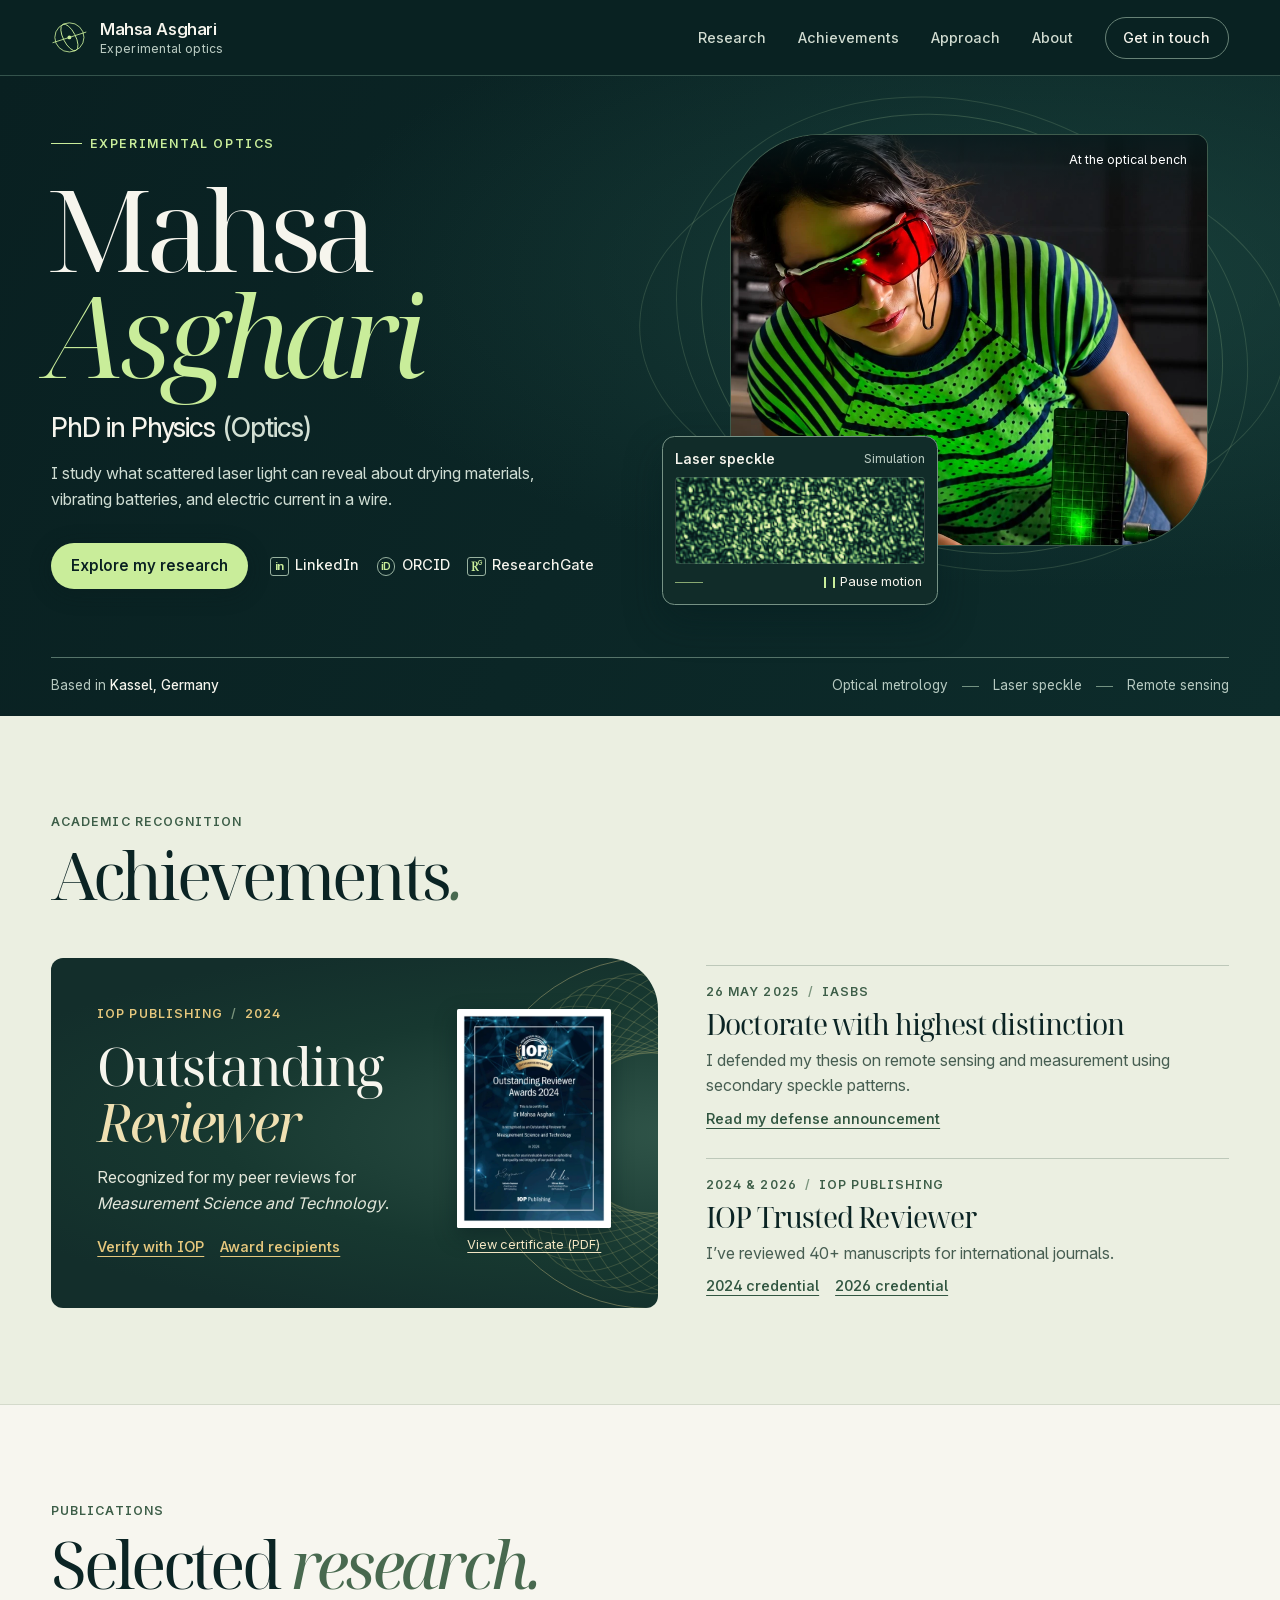
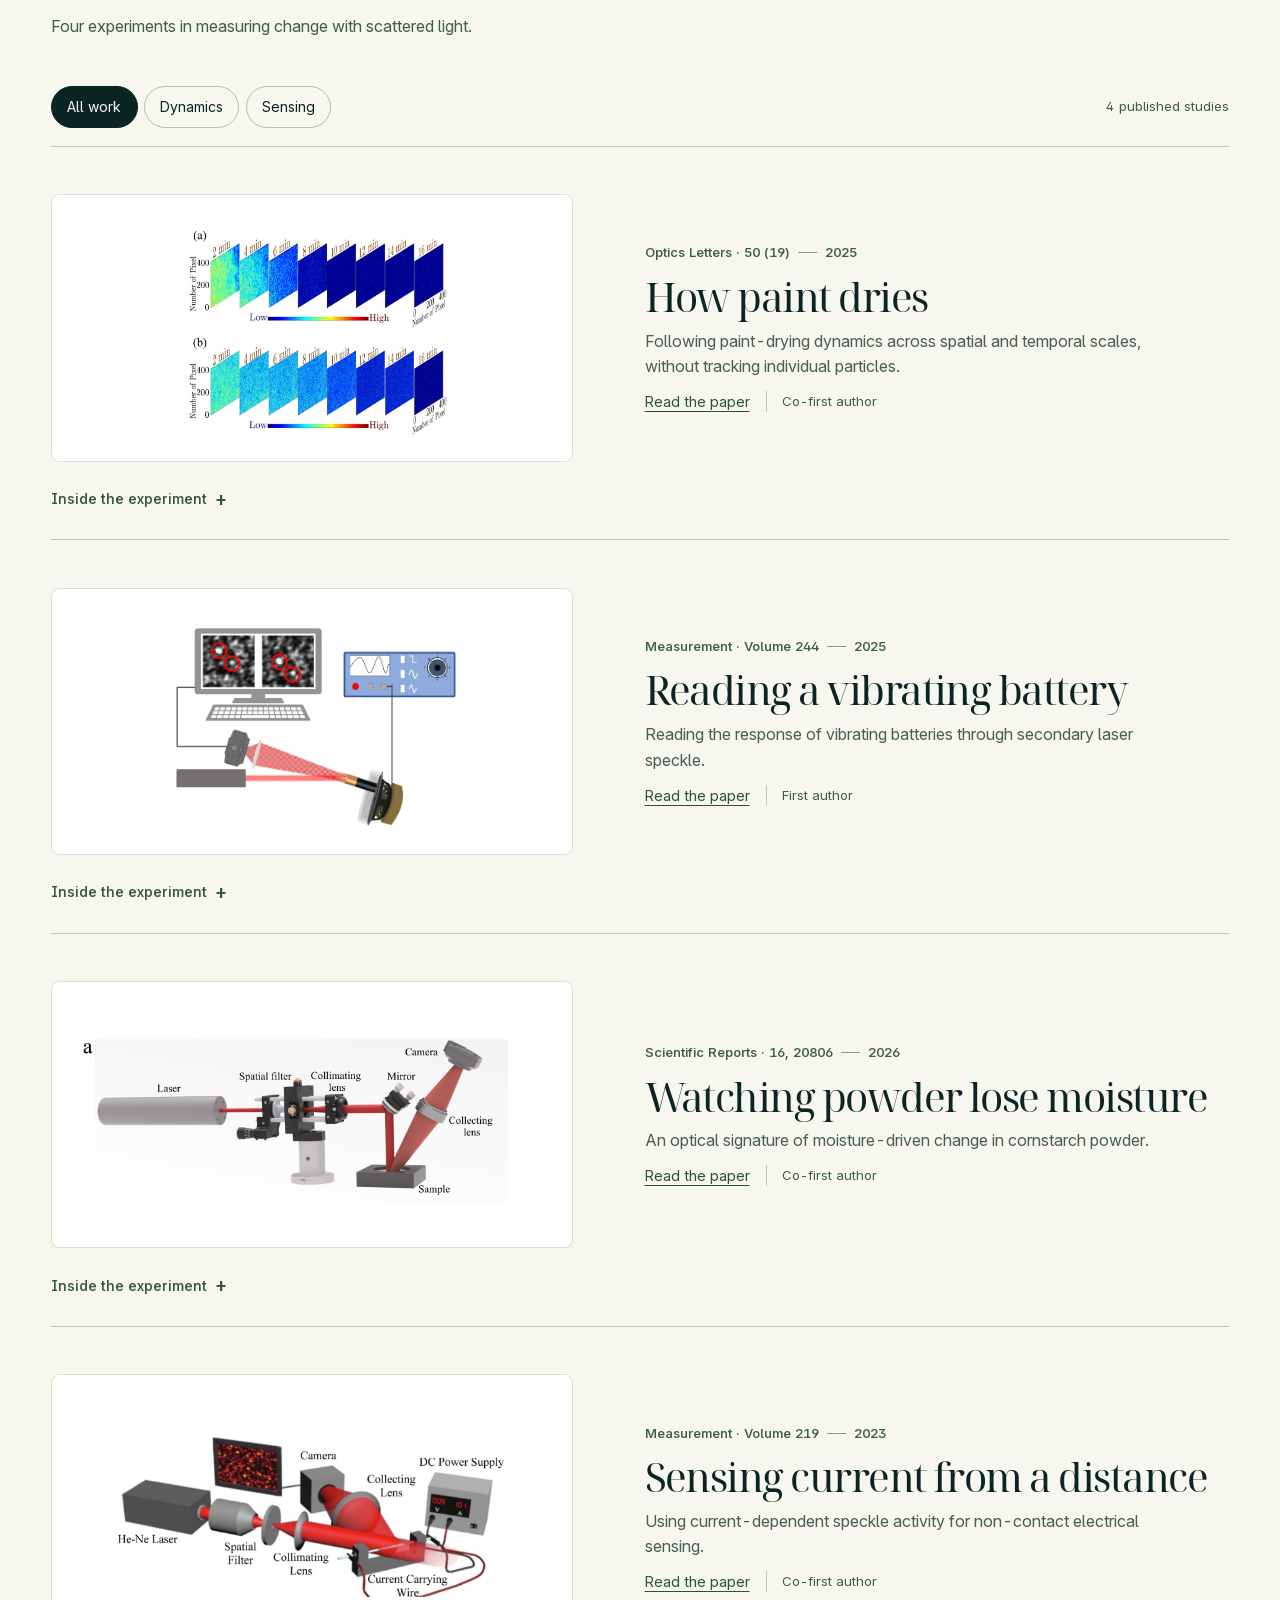
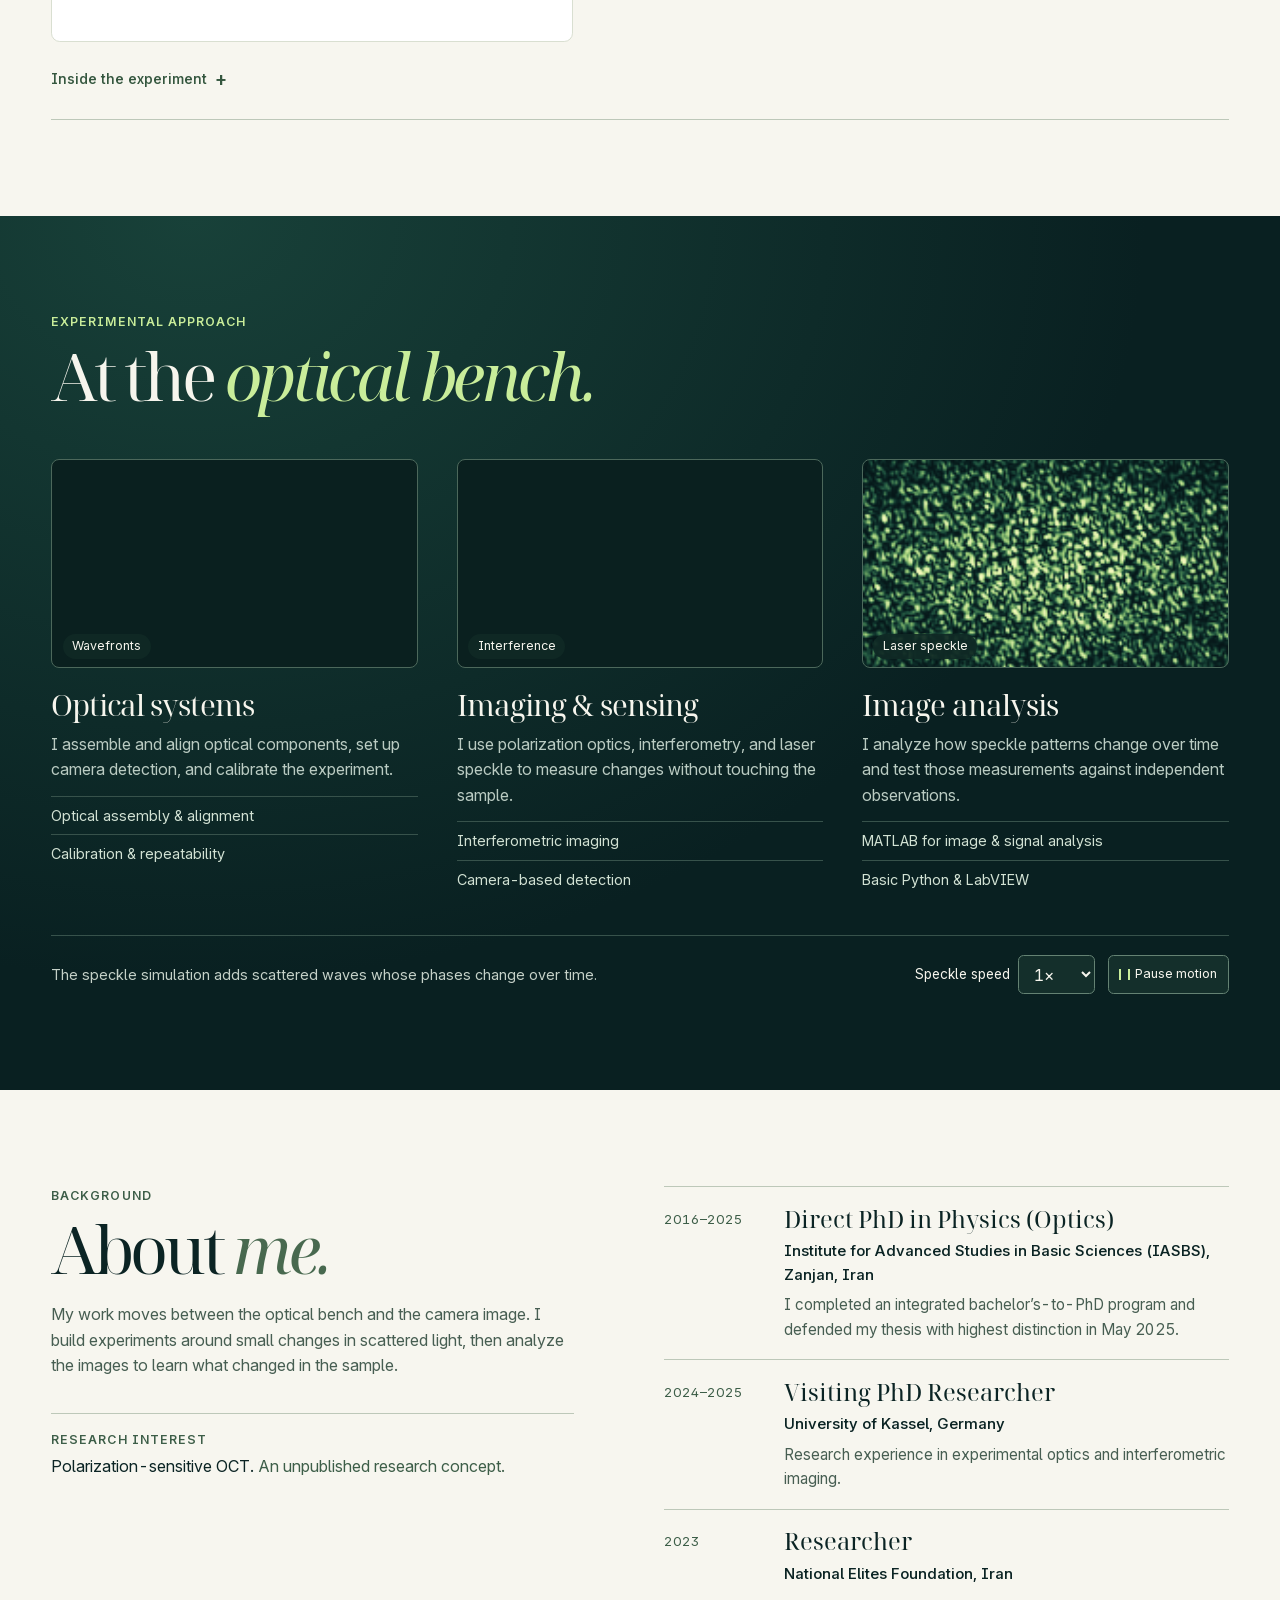
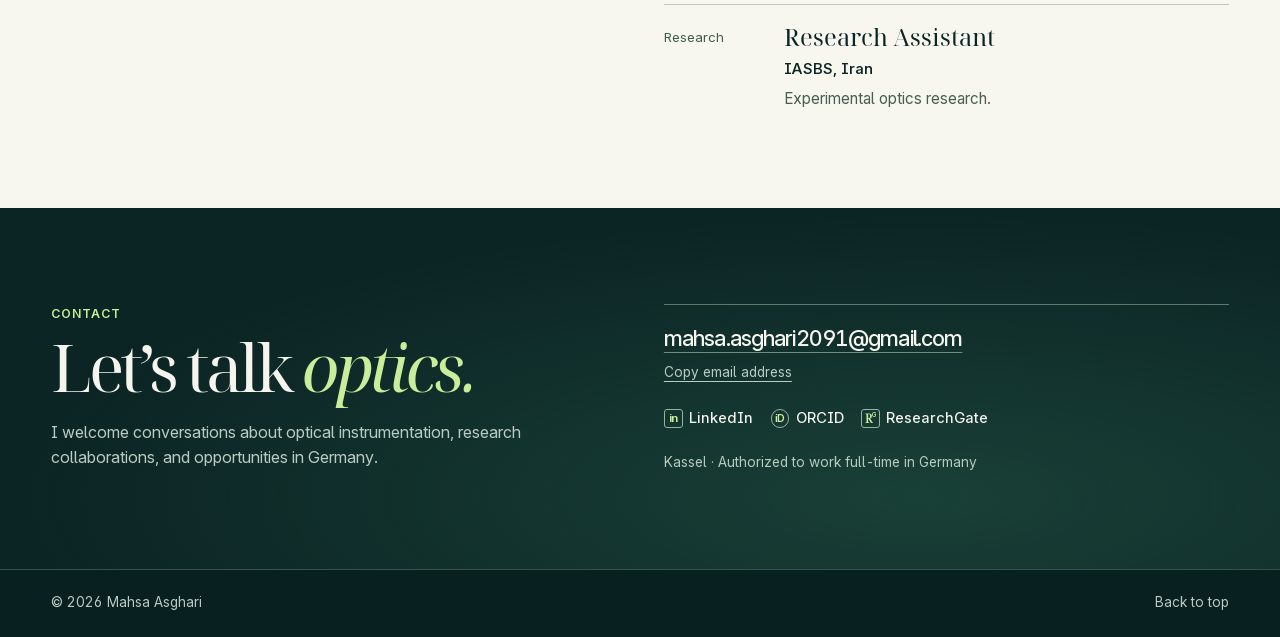
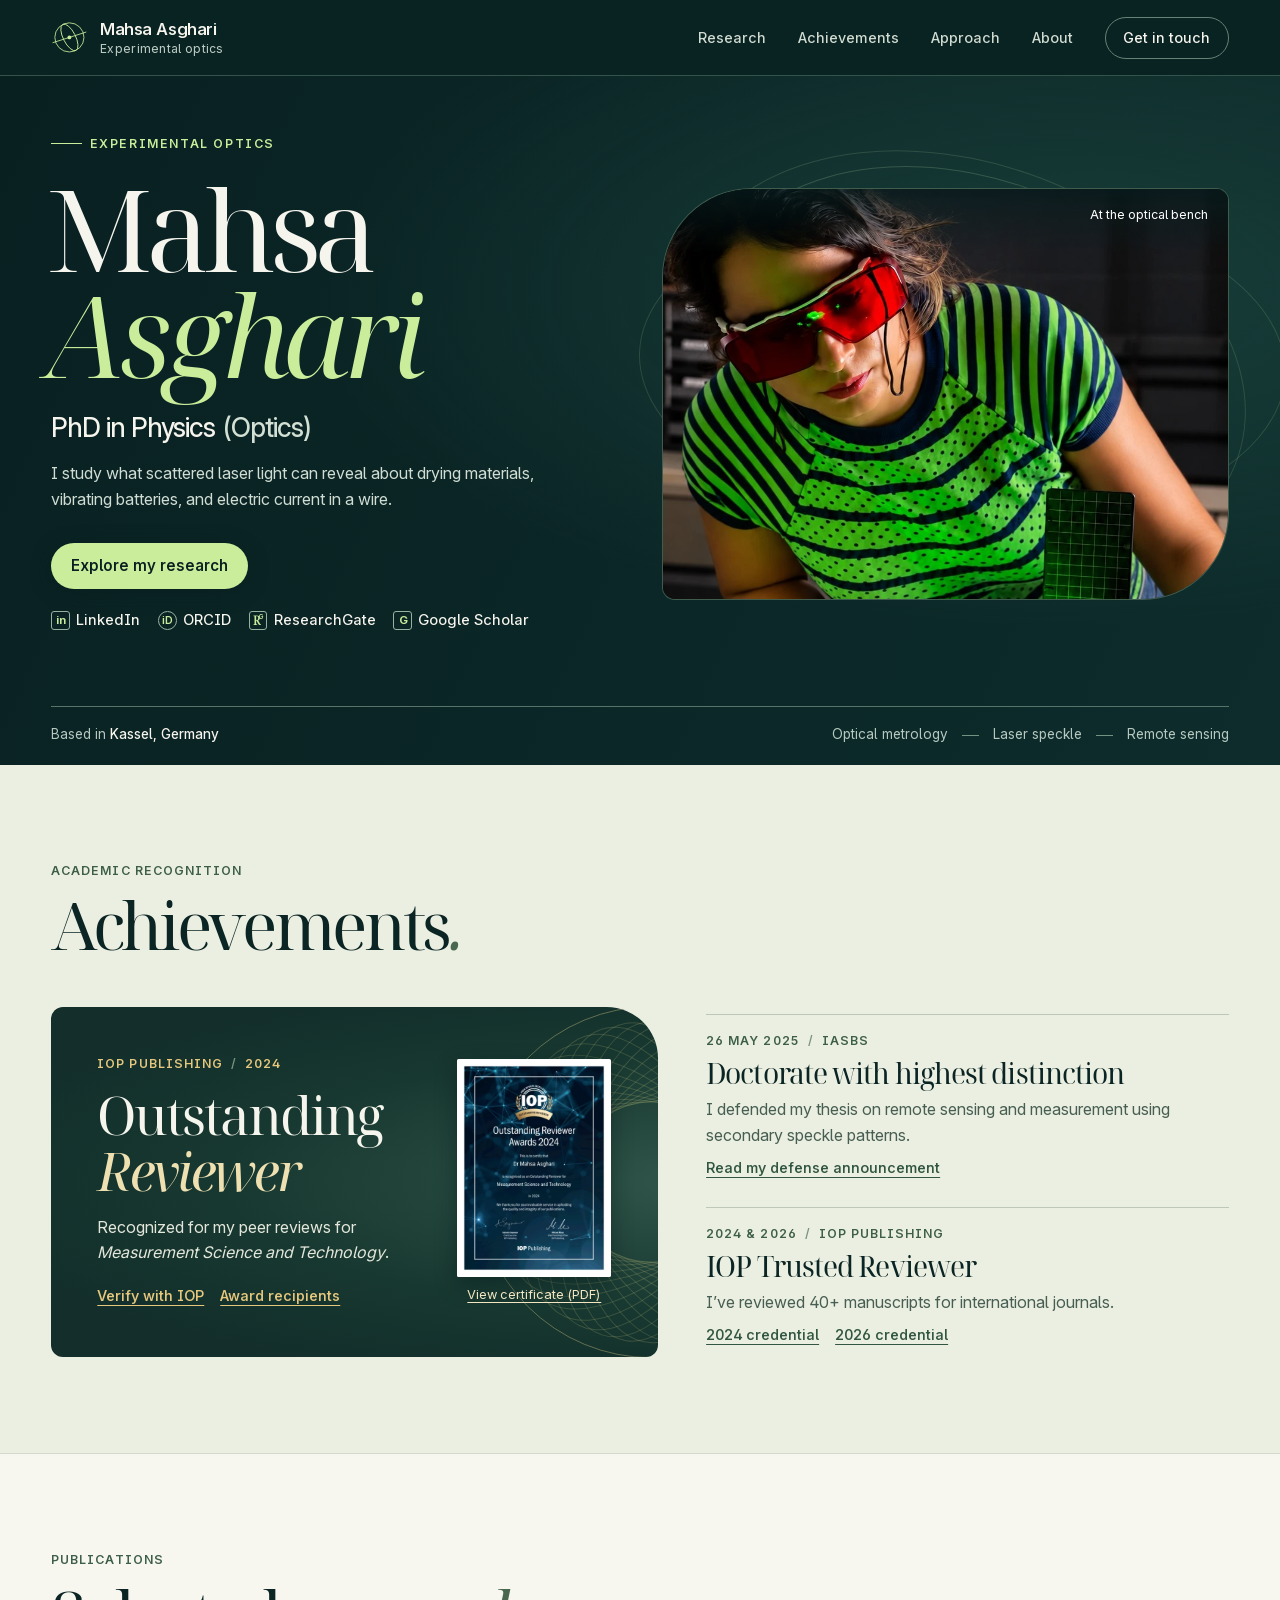
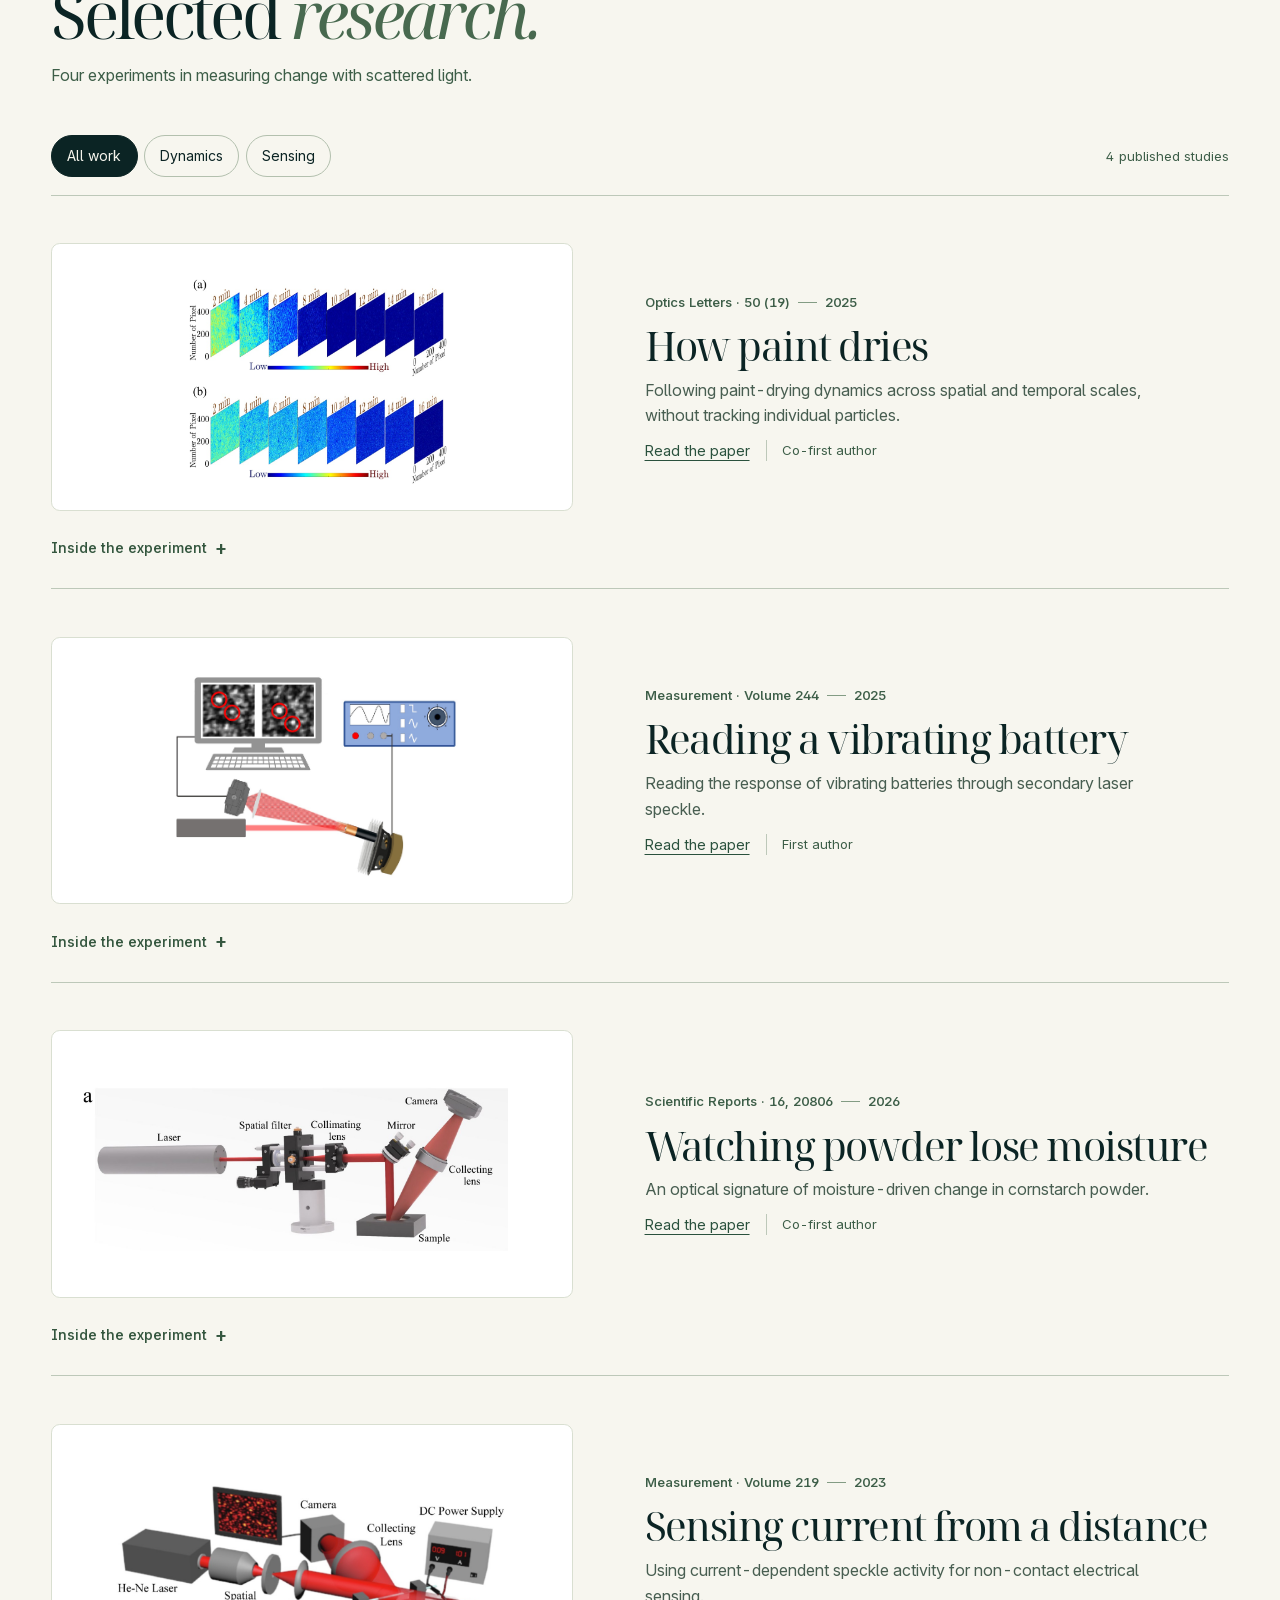
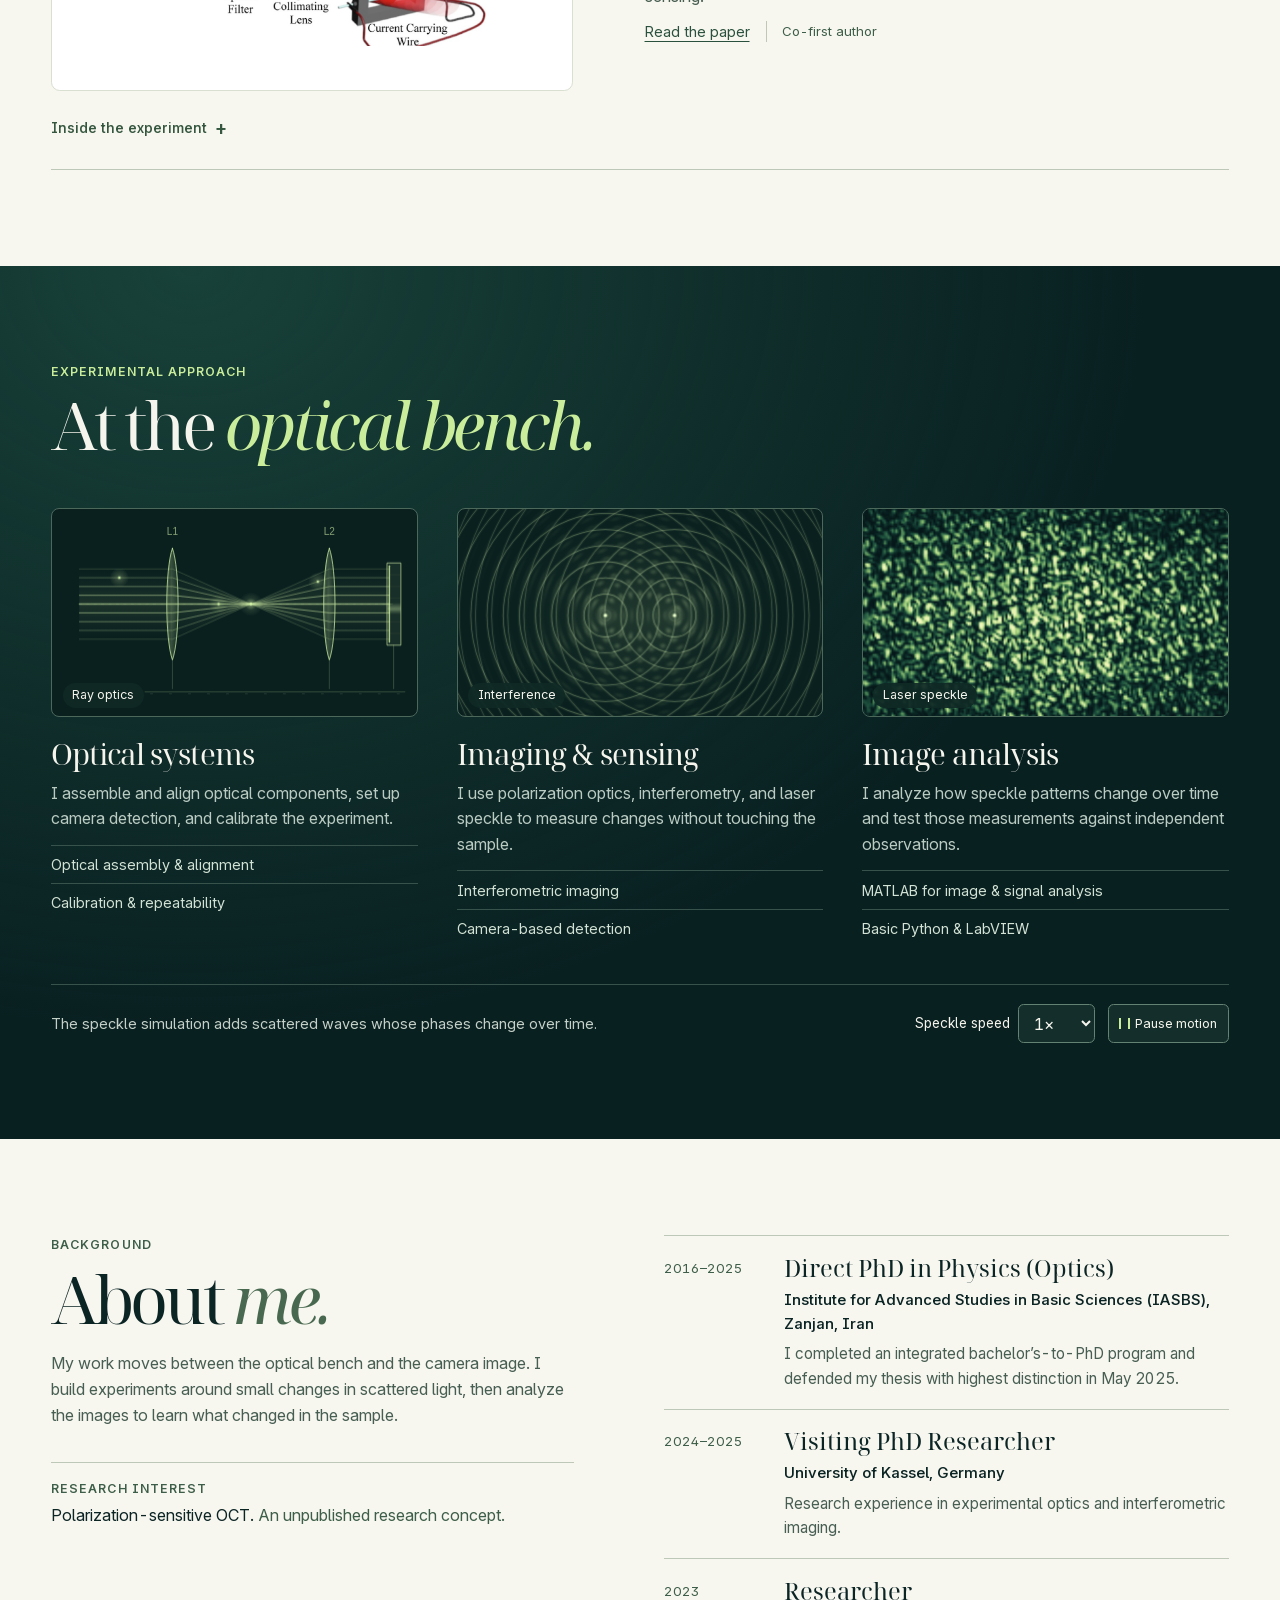
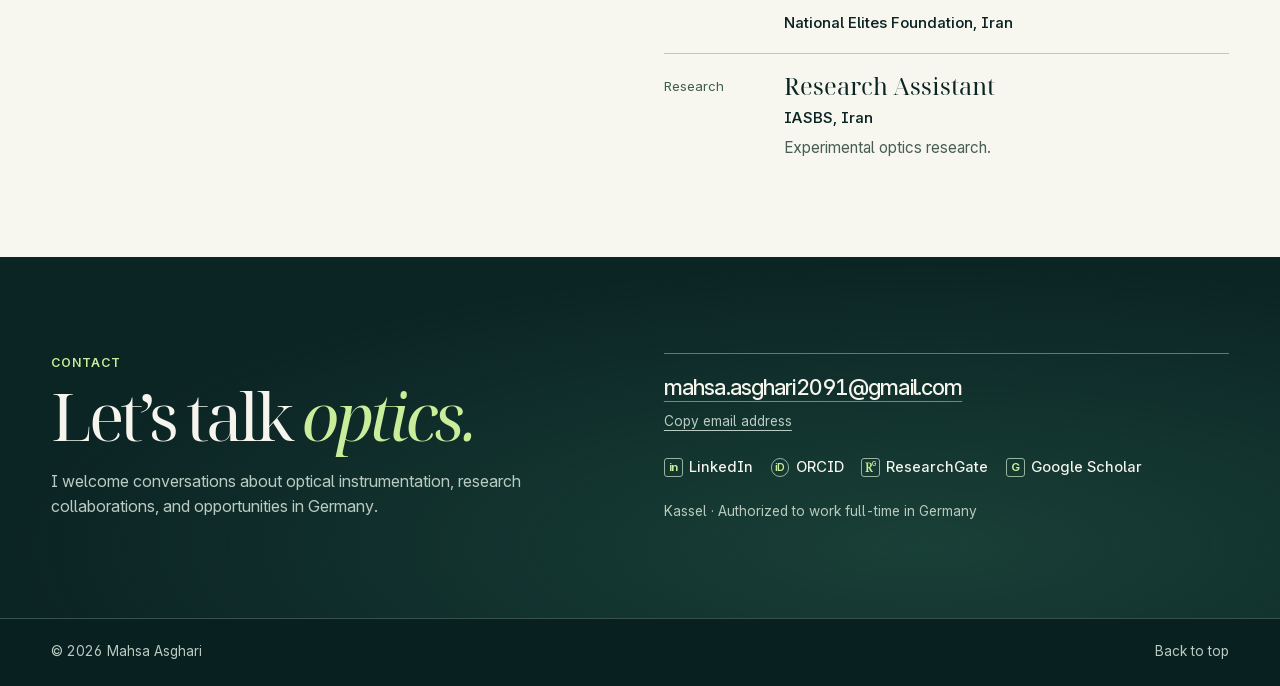
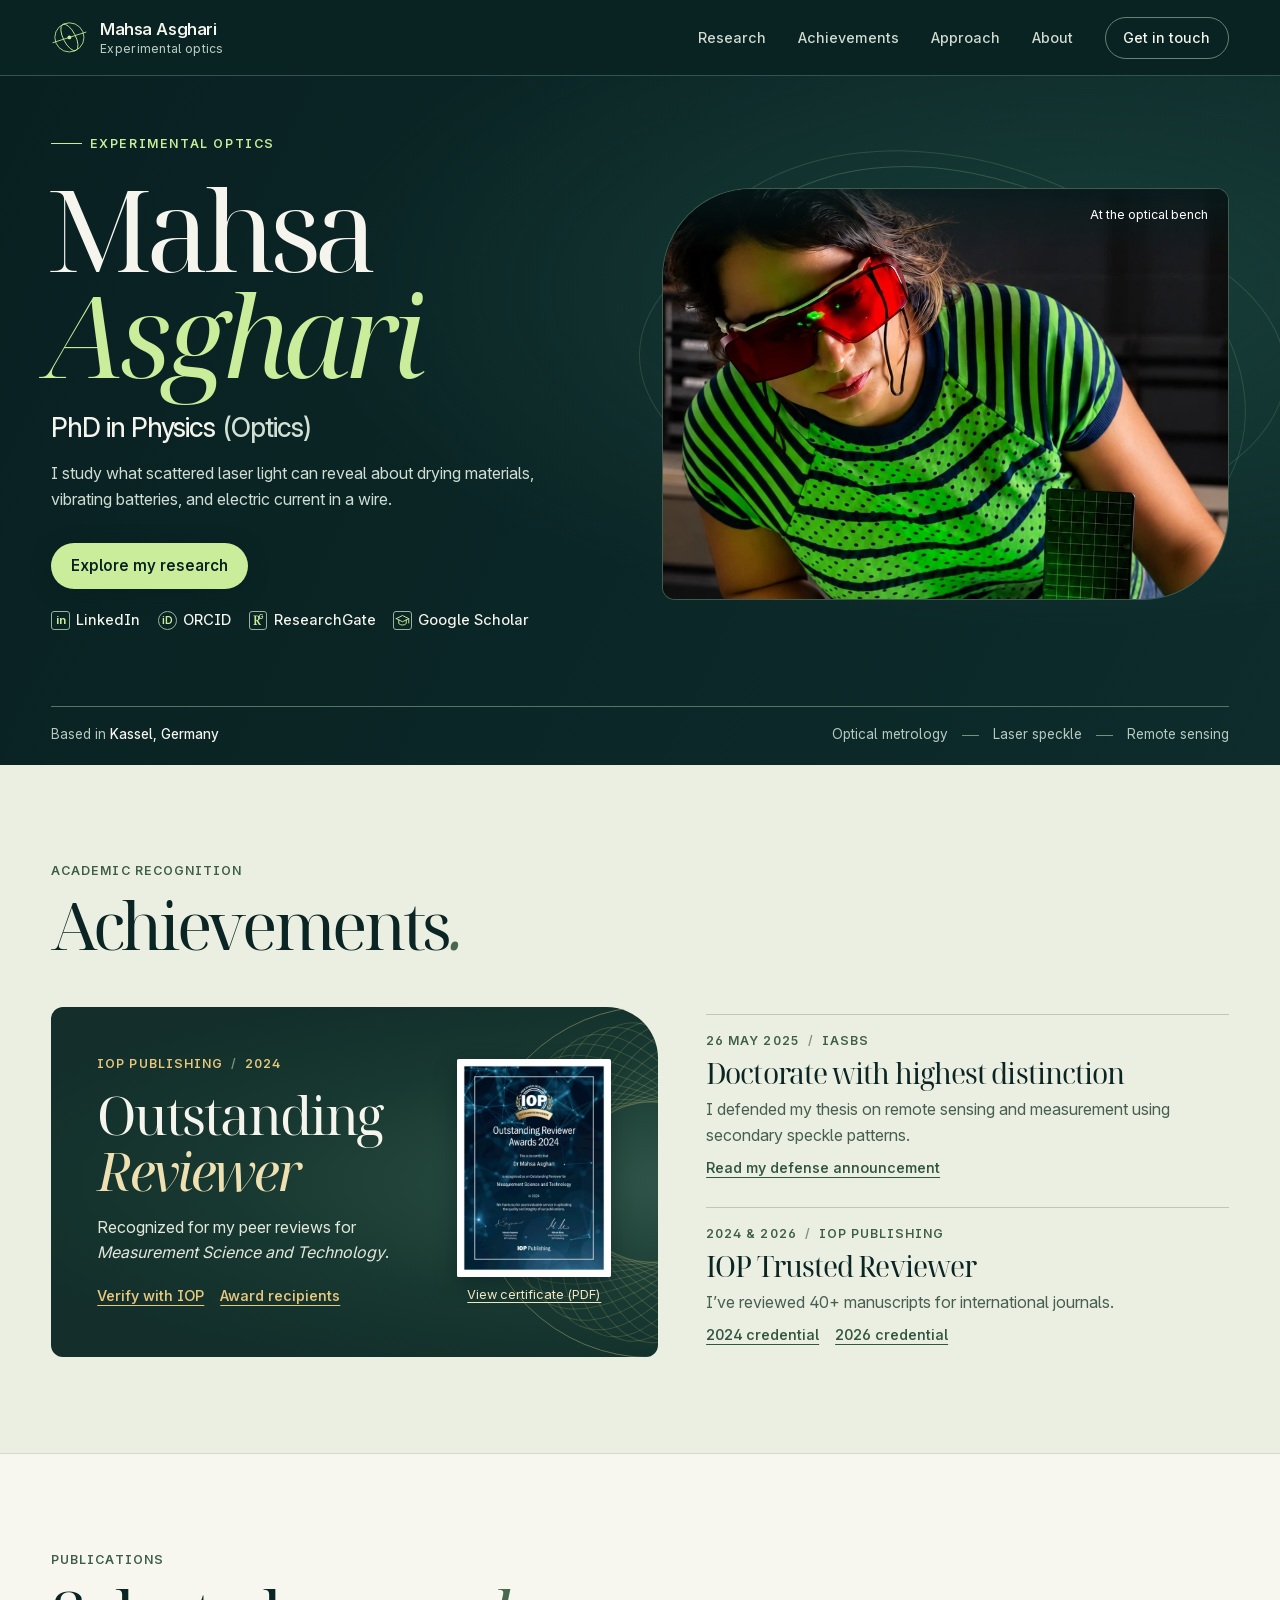
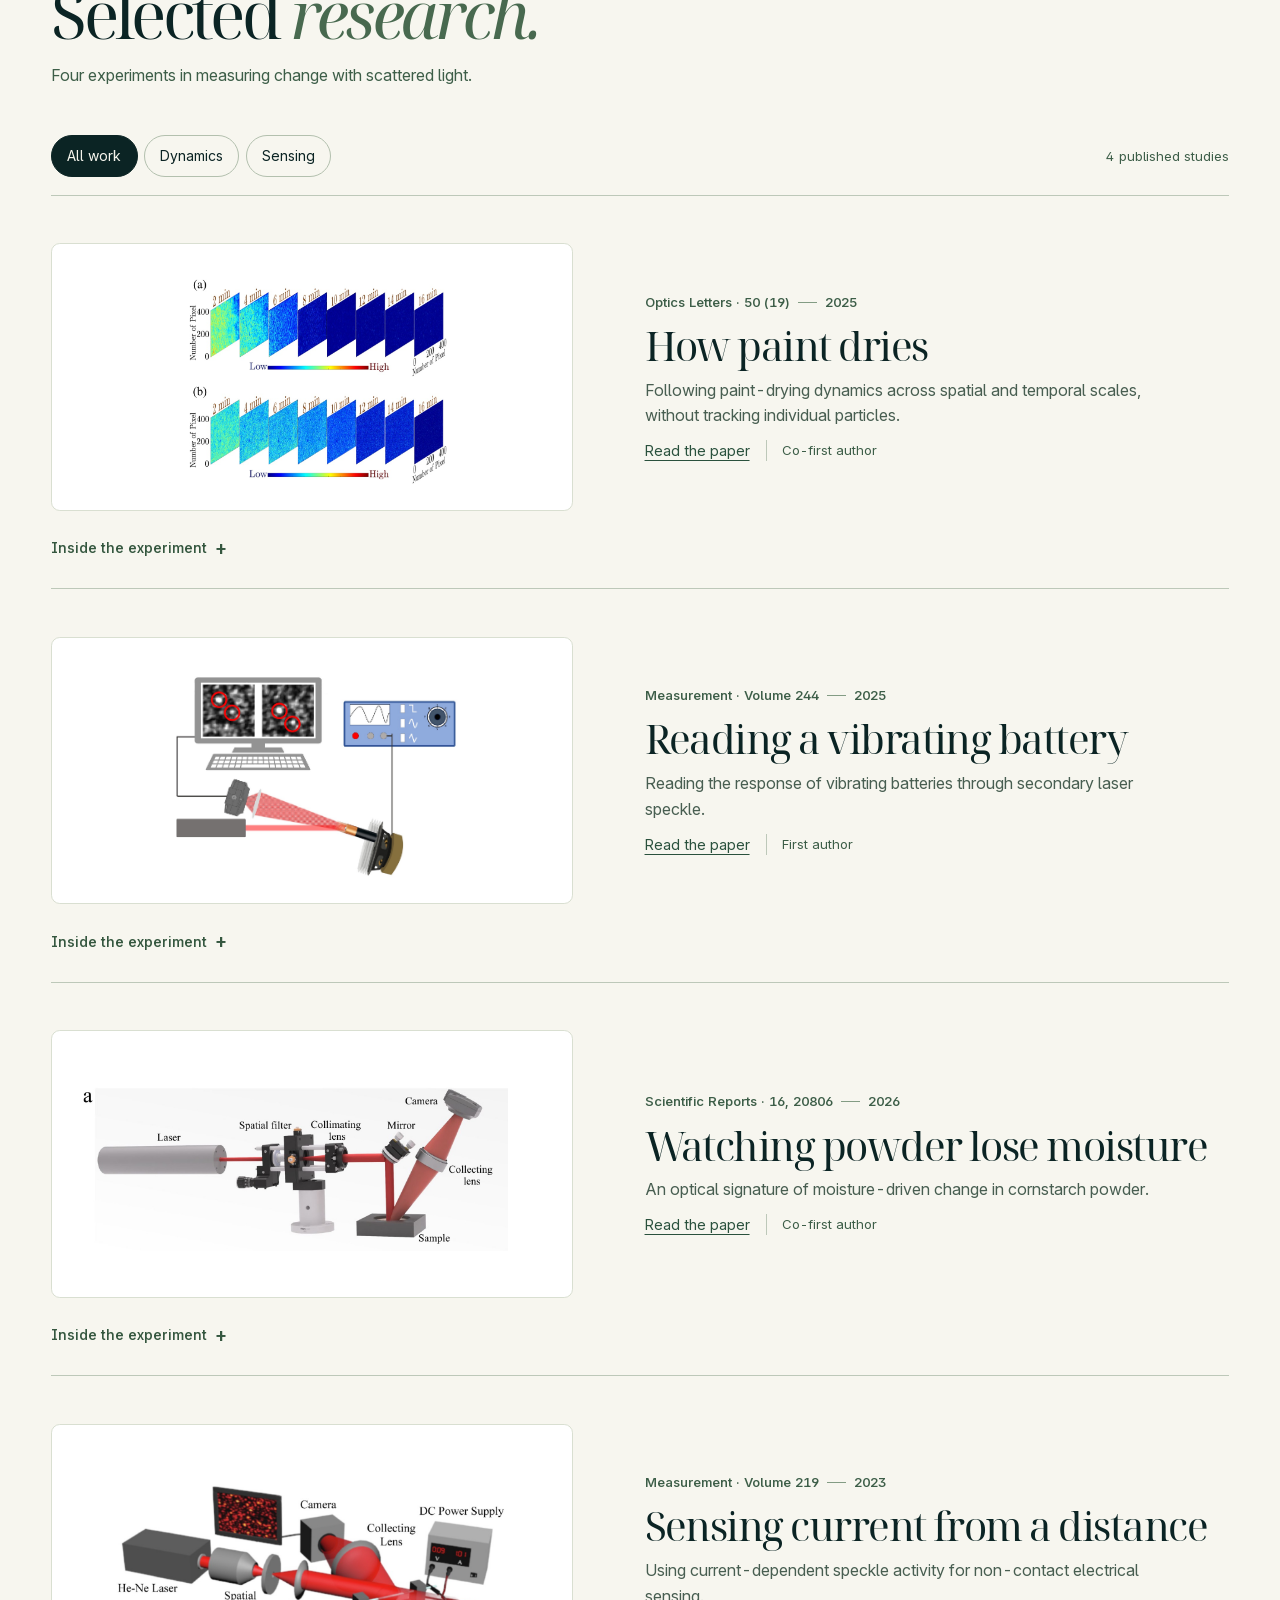
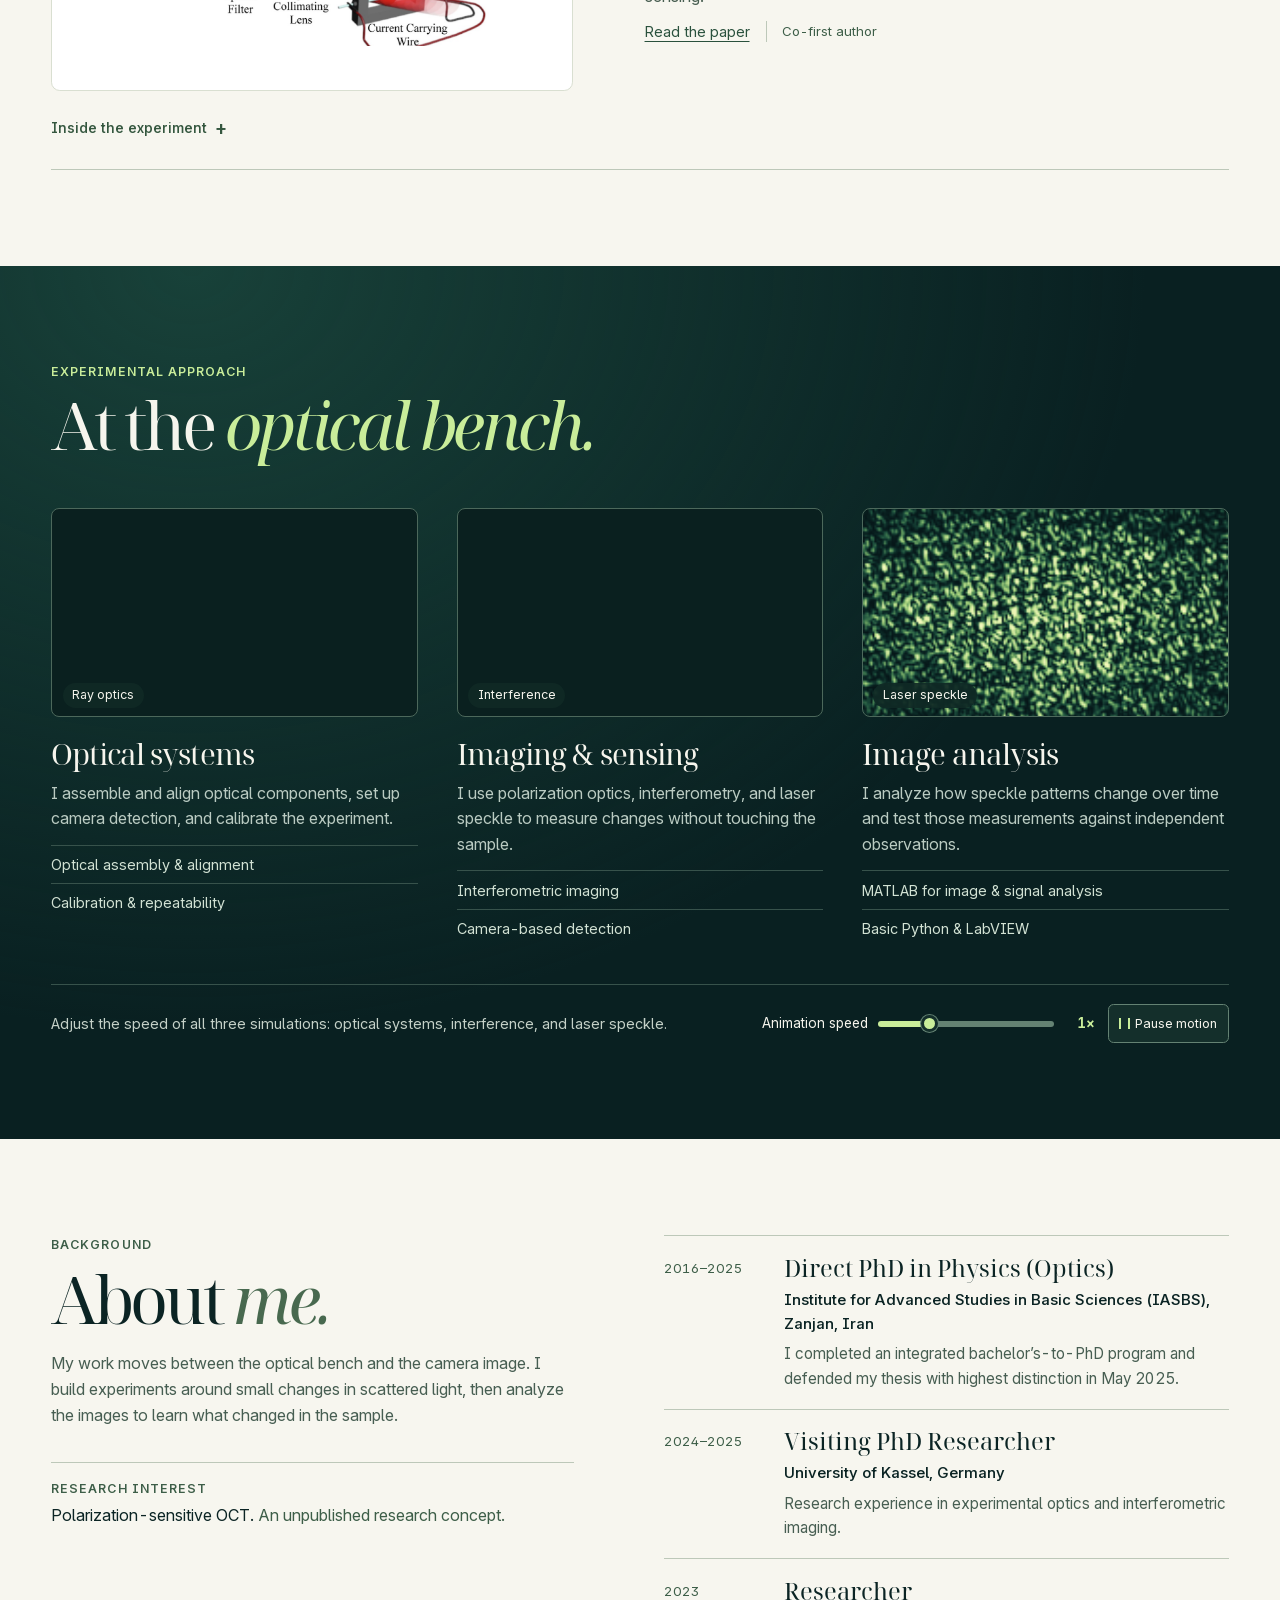
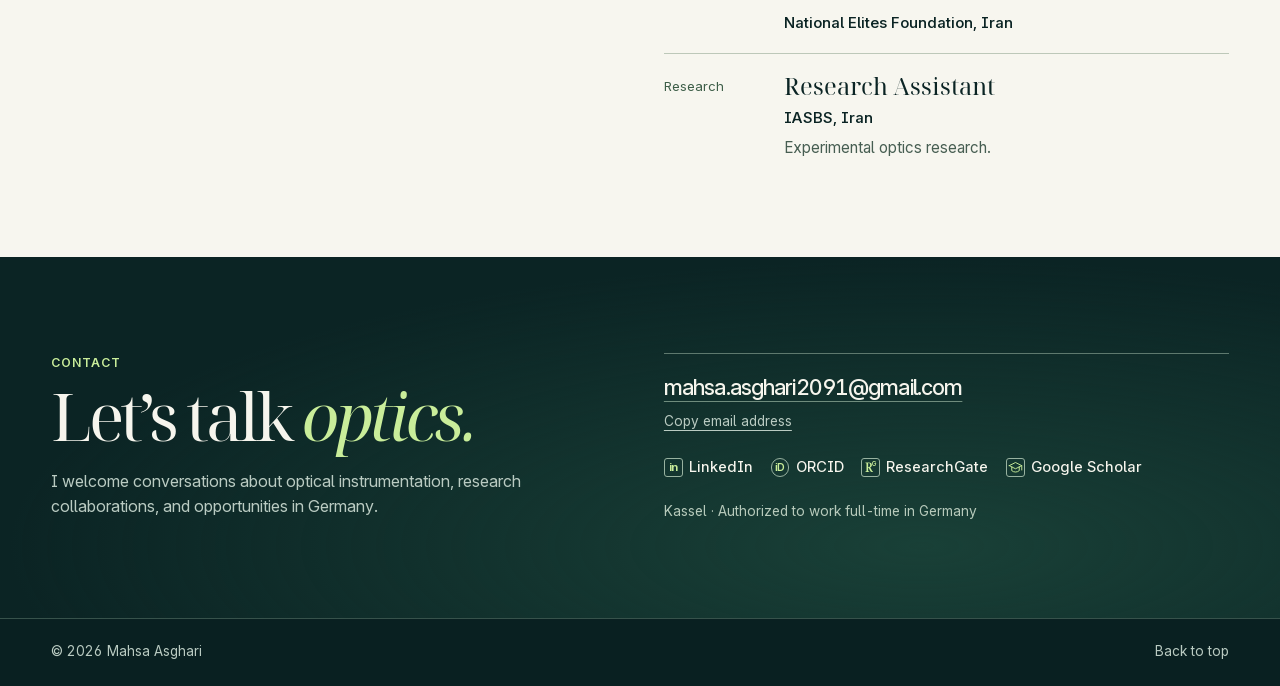
